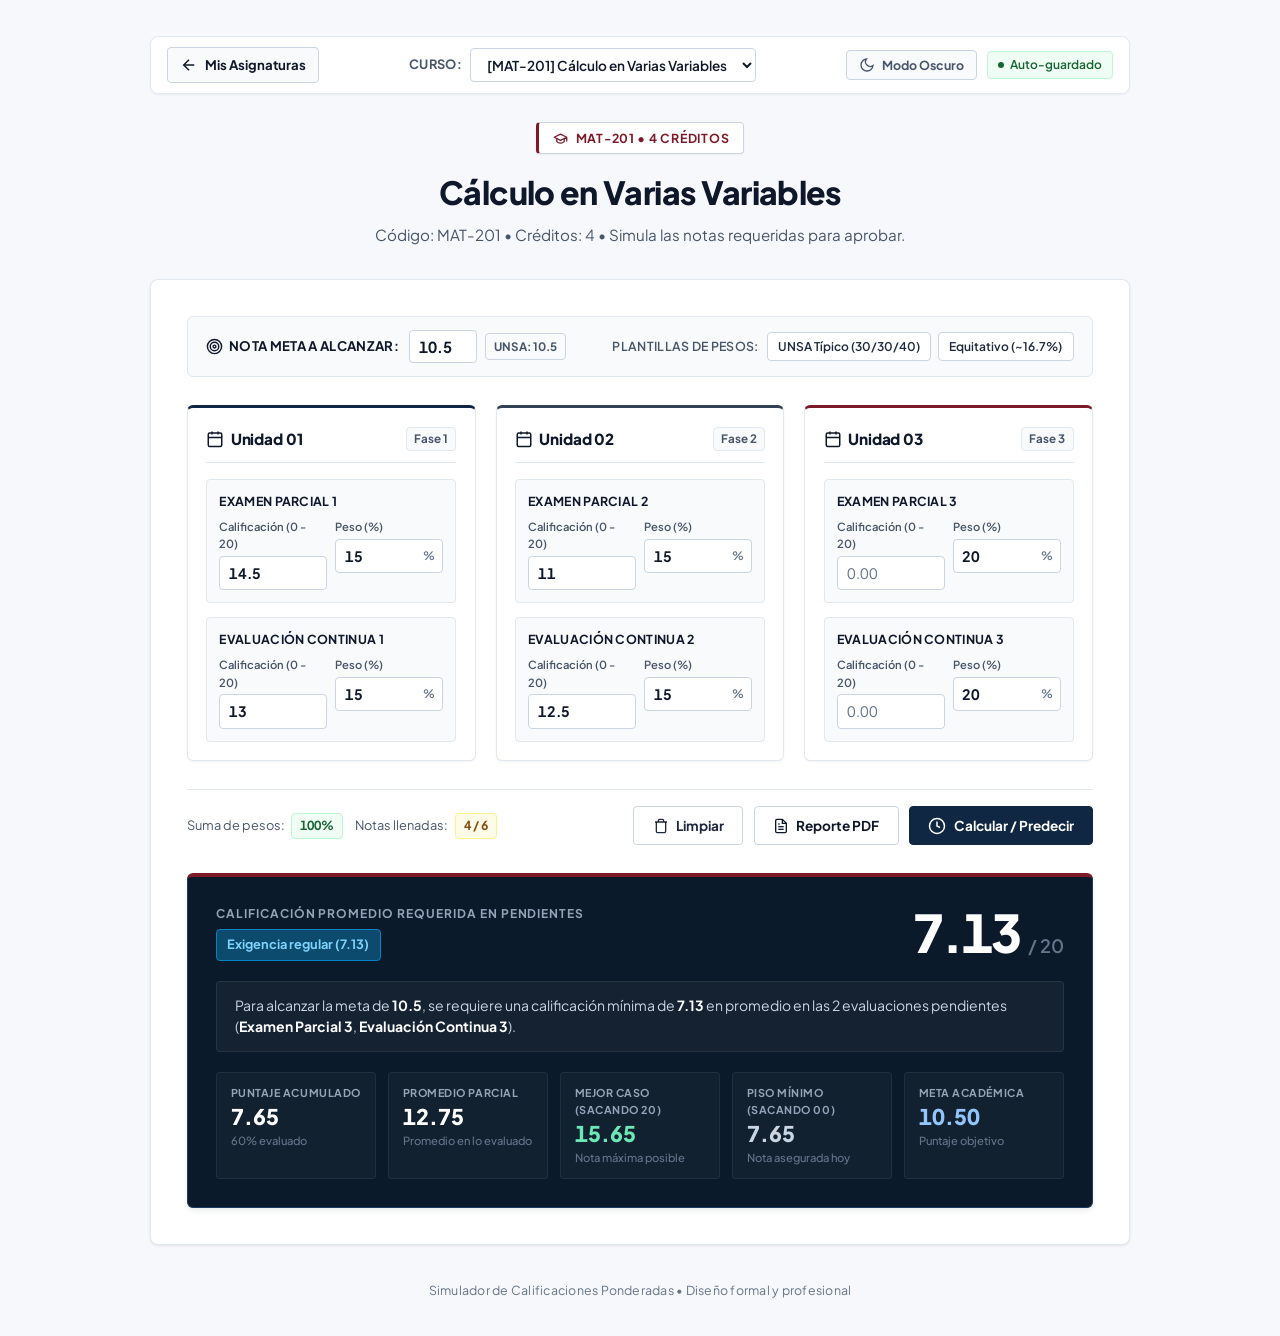
==== simulador.html @ c7a3567c "agregar promedio parcial en simulador y tarjetas de cursos Co-Authored-By: Claude Opus 5.5 <noreply@" ====
<!DOCTYPE html>
<html lang="es">
<head>
    <meta charset="UTF-8">
    <meta http-equiv="X-UA-Compatible" content="IE=edge">
    <meta name="viewport" content="width=device-width, initial-scale=1.0">
    <title>Simulador de Notas | Sistema de Promedio Ponderado</title>
    <!-- Script preventivo anti-parpadeo de tema -->
    <script>
        try {
            const t = localStorage.getItem('unsa_tema_interfaz') || (window.matchMedia && window.matchMedia('(prefers-color-scheme: dark)').matches ? 'dark' : 'light');
            if (t === 'dark') document.documentElement.setAttribute('data-theme', 'dark');
        } catch (e) {}
    </script>
    <!-- Hoja de estilos formal -->
    <link rel="stylesheet" href="styles.css">
    <!-- Google Fonts para tipografía refinada opcional si hay internet, fallback en Segoe UI -->
    <link rel="preconnect" href="https://fonts.googleapis.com">
    <link rel="preconnect" href="https://fonts.gstatic.com" crossorigin>
    <link href="https://fonts.googleapis.com/css2?family=Plus+Jakarta+Sans:wght@400;500;600;700;800&display=swap" rel="stylesheet">
</head>
<body>
    <div class="app-container">
        <!-- Barra de Navegación Superior -->
        <nav class="top-nav-bar">
            <a href="index.html" class="btn-back">
                <svg width="18" height="18" viewBox="0 0 24 24" fill="none" stroke="currentColor" stroke-width="2">
                    <line x1="19" y1="12" x2="5" y2="12"></line>
                    <polyline points="12 19 5 12 12 5"></polyline>
                </svg>
                Mis Asignaturas
            </a>

            <div class="course-switcher">
                <label for="selector-curso-activo" class="switcher-label">Curso:</label>
                <div class="select-wrapper">
                    <select id="selector-curso-activo"></select>
                </div>
            </div>

            <div class="nav-right-tools">
                <button type="button" id="btn-theme-toggle" class="btn-theme-toggle" title="Alternar modo oscuro / claro" aria-label="Cambiar tema">
                    <svg class="icon-moon" width="16" height="16" viewBox="0 0 24 24" fill="none" stroke="currentColor" stroke-width="2">
                        <path d="M21 12.79A9 9 0 1 1 11.21 3 7 7 0 0 0 21 12.79z"></path>
                    </svg>
                    <svg class="icon-sun" width="16" height="16" viewBox="0 0 24 24" fill="none" stroke="currentColor" stroke-width="2" style="display:none;">
                        <circle cx="12" cy="12" r="5"></circle>
                        <line x1="12" y1="1" x2="12" y2="3"></line>
                        <line x1="12" y1="21" x2="12" y2="23"></line>
                        <line x1="4.22" y1="4.22" x2="5.64" y2="5.64"></line>
                        <line x1="18.36" y1="18.36" x2="19.78" y2="19.78"></line>
                        <line x1="1" y1="12" x2="3" y2="12"></line>
                        <line x1="21" y1="12" x2="23" y2="12"></line>
                        <line x1="4.22" y1="19.78" x2="5.64" y2="18.36"></line>
                        <line x1="18.36" y1="5.64" x2="19.78" y2="4.22"></line>
                    </svg>
                    <span class="theme-text">Modo Oscuro</span>
                </button>

                <div class="autosave-tag" id="autosave-tag" title="Los cambios se guardan automáticamente">
                    <span class="autosave-dot"></span>
                    <span>Auto-guardado</span>
                </div>
            </div>
        </nav>

        <!-- Encabezado Institucional / Académico -->
        <header class="header-section">
            <div class="brand-badge">
                <svg viewBox="0 0 24 24" fill="none" stroke="currentColor" stroke-width="2" stroke-linecap="round" stroke-linejoin="round">
                    <path d="M22 10v6M2 10l10-5 10 5-10 5z"/>
                    <path d="M6 12v5c3 3 9 3 12 0v-5"/>
                </svg>
                <span id="badge-codigo-curso">Gestor Académico UNSA</span>
            </div>
            <h1 id="titulo-curso-actual">Simulador de Notas</h1>
            <p id="subtitulo-curso-actual">Calcula tu promedio ponderado y simula exactamente qué nota necesitas para aprobar.</p>
        </header>

        <div id="alerta-box" class="alert-box alert-warning">
            <span id="alerta-mensaje"></span>
        </div>

        <main class="simulator-card">
            <!-- Barra de Configuración y Modo Predictivo -->
            <div class="config-toolbar">
                <div class="target-config">
                    <label for="nota-meta" class="config-label">
                        <svg width="17" height="17" viewBox="0 0 24 24" fill="none" stroke="currentColor" stroke-width="2">
                            <circle cx="12" cy="12" r="10"></circle>
                            <circle cx="12" cy="12" r="6"></circle>
                            <circle cx="12" cy="12" r="2"></circle>
                        </svg>
                        Nota Meta a Alcanzar:
                    </label>
                    <div class="target-input-wrapper">
                        <input type="number" id="nota-meta" min="0" max="20" step="0.1" value="10.5">
                        <span class="target-tag">UNSA: 10.5</span>
                    </div>
                </div>

                <div class="presets-config">
                    <span class="config-label-alt">Plantillas de pesos:</span>
                    <div class="preset-buttons">
                        <button type="button" class="btn-preset" id="preset-unsa" title="Fase 1: 30%, Fase 2: 30%, Fase 3: 40%">
                            UNSA Típico (30/30/40)
                        </button>
                        <button type="button" class="btn-preset" id="preset-iguales" title="Pesos equitativos de 16.7%">
                            Equitativo (~16.7%)
                        </button>
                    </div>
                </div>
            </div>

            <form id="formulario_notas">
                <div class="units-grid">

                    <!-- Unidad 1 -->
                    <section class="unit-card">
                        <div class="unit-header">
                            <span class="unit-title">
                                <svg width="18" height="18" viewBox="0 0 24 24" fill="none" stroke="currentColor" stroke-width="2">
                                    <rect x="3" y="4" width="18" height="18" rx="2" ry="2"></rect>
                                    <line x1="16" y1="2" x2="16" y2="6"></line>
                                    <line x1="8" y1="2" x2="8" y2="6"></line>
                                    <line x1="3" y1="10" x2="21" y2="10"></line>
                                </svg>
                                Unidad 01
                            </span>
                            <span class="unit-tag">Fase 1</span>
                        </div>

                        <div class="evaluation-block" data-eval="1">
                            <div class="eval-title">Examen Parcial 1</div>
                            <div class="inputs-row">
                                <div class="input-field-group">
                                    <label for="nota1">Calificación (0 - 20)</label>
                                    <div class="input-wrapper">
                                        <input type="number" id="nota1" name="nota1" min="0" max="20" step="0.01" placeholder="0.00">
                                    </div>
                                </div>
                                <div class="input-field-group">
                                    <label for="peso1">Peso (%)</label>
                                    <div class="input-wrapper">
                                        <input type="number" id="peso1" name="peso1" min="0" max="100" step="any" placeholder="%">
                                        <span class="input-suffix">%</span>
                                    </div>
                                </div>
                            </div>
                        </div>

                        <div class="evaluation-block" data-eval="2">
                            <div class="eval-title">Evaluación Continua 1</div>
                            <div class="inputs-row">
                                <div class="input-field-group">
                                    <label for="nota2">Calificación (0 - 20)</label>
                                    <div class="input-wrapper">
                                        <input type="number" id="nota2" name="nota2" min="0" max="20" step="0.01" placeholder="0.00">
                                    </div>
                                </div>
                                <div class="input-field-group">
                                    <label for="peso2">Peso (%)</label>
                                    <div class="input-wrapper">
                                        <input type="number" id="peso2" name="peso2" min="0" max="100" step="any" placeholder="%">
                                        <span class="input-suffix">%</span>
                                    </div>
                                </div>
                            </div>
                        </div>
                    </section>

                    <!-- Unidad 2 -->
                    <section class="unit-card">
                        <div class="unit-header">
                            <span class="unit-title">
                                <svg width="18" height="18" viewBox="0 0 24 24" fill="none" stroke="currentColor" stroke-width="2">
                                    <rect x="3" y="4" width="18" height="18" rx="2" ry="2"></rect>
                                    <line x1="16" y1="2" x2="16" y2="6"></line>
                                    <line x1="8" y1="2" x2="8" y2="6"></line>
                                    <line x1="3" y1="10" x2="21" y2="10"></line>
                                </svg>
                                Unidad 02
                            </span>
                            <span class="unit-tag">Fase 2</span>
                        </div>

                        <div class="evaluation-block" data-eval="3">
                            <div class="eval-title">Examen Parcial 2</div>
                            <div class="inputs-row">
                                <div class="input-field-group">
                                    <label for="nota3">Calificación (0 - 20)</label>
                                    <div class="input-wrapper">
                                        <input type="number" id="nota3" name="nota3" min="0" max="20" step="0.01" placeholder="0.00">
                                    </div>
                                </div>
                                <div class="input-field-group">
                                    <label for="peso3">Peso (%)</label>
                                    <div class="input-wrapper">
                                        <input type="number" id="peso3" name="peso3" min="0" max="100" step="any" placeholder="%">
                                        <span class="input-suffix">%</span>
                                    </div>
                                </div>
                            </div>
                        </div>

                        <div class="evaluation-block" data-eval="4">
                            <div class="eval-title">Evaluación Continua 2</div>
                            <div class="inputs-row">
                                <div class="input-field-group">
                                    <label for="nota4">Calificación (0 - 20)</label>
                                    <div class="input-wrapper">
                                        <input type="number" id="nota4" name="nota4" min="0" max="20" step="0.01" placeholder="0.00">
                                    </div>
                                </div>
                                <div class="input-field-group">
                                    <label for="peso4">Peso (%)</label>
                                    <div class="input-wrapper">
                                        <input type="number" id="peso4" name="peso4" min="0" max="100" step="any" placeholder="%">
                                        <span class="input-suffix">%</span>
                                    </div>
                                </div>
                            </div>
                        </div>
                    </section>

                    <!-- Unidad 3 -->
                    <section class="unit-card">
                        <div class="unit-header">
                            <span class="unit-title">
                                <svg width="18" height="18" viewBox="0 0 24 24" fill="none" stroke="currentColor" stroke-width="2">
                                    <rect x="3" y="4" width="18" height="18" rx="2" ry="2"></rect>
                                    <line x1="16" y1="2" x2="16" y2="6"></line>
                                    <line x1="8" y1="2" x2="8" y2="6"></line>
                                    <line x1="3" y1="10" x2="21" y2="10"></line>
                                </svg>
                                Unidad 03
                            </span>
                            <span class="unit-tag">Fase 3</span>
                        </div>

                        <div class="evaluation-block" data-eval="5">
                            <div class="eval-title">Examen Parcial 3</div>
                            <div class="inputs-row">
                                <div class="input-field-group">
                                    <label for="nota5">Calificación (0 - 20)</label>
                                    <div class="input-wrapper">
                                        <input type="number" id="nota5" name="nota5" min="0" max="20" step="0.01" placeholder="0.00">
                                    </div>
                                </div>
                                <div class="input-field-group">
                                    <label for="peso5">Peso (%)</label>
                                    <div class="input-wrapper">
                                        <input type="number" id="peso5" name="peso5" min="0" max="100" step="any" placeholder="%">
                                        <span class="input-suffix">%</span>
                                    </div>
                                </div>
                            </div>
                        </div>

                        <div class="evaluation-block" data-eval="6">
                            <div class="eval-title">Evaluación Continua 3</div>
                            <div class="inputs-row">
                                <div class="input-field-group">
                                    <label for="nota6">Calificación (0 - 20)</label>
                                    <div class="input-wrapper">
                                        <input type="number" id="nota6" name="nota6" min="0" max="20" step="0.01" placeholder="0.00">
                                    </div>
                                </div>
                                <div class="input-field-group">
                                    <label for="peso6">Peso (%)</label>
                                    <div class="input-wrapper">
                                        <input type="number" id="peso6" name="peso6" min="0" max="100" step="any" placeholder="%">
                                        <span class="input-suffix">%</span>
                                    </div>
                                </div>
                            </div>
                        </div>
                    </section>

                </div>

                <div class="actions-bar">
                    <div class="weights-info">
                        <div class="info-pill">
                            <span>Suma de pesos:</span>
                            <span id="total-pesos-badge" class="weights-badge">0%</span>
                        </div>
                        <div class="info-pill">
                            <span>Notas llenadas:</span>
                            <span id="total-notas-badge" class="weights-badge">0 / 6</span>
                        </div>
                    </div>
                    <div class="button-group">
                        <button type="button" id="btn-limpiar" class="btn btn-secondary">
                            <svg width="16" height="16" viewBox="0 0 24 24" fill="none" stroke="currentColor" stroke-width="2">
                                <path d="M3 6h18m-2 0v14a2 2 0 0 1-2 2H7a2 2 0 0 1-2-2V6m3 0V4a2 2 0 0 1 2-2h4a2 2 0 0 1 2 2v2"></path>
                            </svg>
                            Limpiar
                        </button>
                        <button type="button" id="btn-exportar-pdf" class="btn btn-secondary btn-pdf" title="Descargar o imprimir reporte académico en PDF">
                            <svg width="16" height="16" viewBox="0 0 24 24" fill="none" stroke="currentColor" stroke-width="2">
                                <path d="M14 2H6a2 2 0 0 0-2 2v16a2 2 0 0 0 2 2h12a2 2 0 0 0 2-2V8z"></path>
                                <polyline points="14 2 14 8 20 8"></polyline>
                                <line x1="16" y1="13" x2="8" y2="13"></line>
                                <line x1="16" y1="17" x2="8" y2="17"></line>
                                <polyline points="10 9 9 9 8 9"></polyline>
                            </svg>
                            Reporte PDF
                        </button>
                        <button type="submit" class="btn btn-primary" id="btn-calcular">
                            <svg width="18" height="18" viewBox="0 0 24 24" fill="none" stroke="currentColor" stroke-width="2">
                                <circle cx="12" cy="12" r="10"></circle>
                                <polyline points="12 6 12 12 16 14"></polyline>
                            </svg>
                            Calcular / Predecir
                        </button>
                    </div>
                </div>
            </form>
            
            <section class="result-card" id="seccion-resultado">
                <div class="result-main-row">
                    <div class="result-details">
                        <span class="result-label" id="resultado-tipo-etiqueta">Estado de la Simulación</span>
                        <span id="estado-academico" class="result-status-pill">Esperando datos</span>
                    </div>
                    <div class="result-display">
                        <span class="score-value" id="resultado">--</span>
                        <span class="score-max" id="resultado-escala">/ 20</span>
                    </div>
                </div>

                <!-- Mensaje explicativo y contextual -->
                <div id="resultado-mensaje" class="result-message-box">
                    Ingresa tus notas actuales y porcentajes. Si dejas evaluaciones en blanco, el simulador calculará automáticamente la nota que requieres para aprobar.
                </div>

                <!-- Panel de Métricas Secundarias -->
                <div id="metricas-secundarias" class="metrics-grid" style="display: none;">
                    <div class="metric-card">
                        <span class="metric-title">Puntaje Acumulado</span>
                        <span class="metric-val" id="metric-acumulado">0.00</span>
                        <span class="metric-sub" id="metric-peso-evaluado">0% evaluado</span>
                    </div>
                    <div class="metric-card">
                        <span class="metric-title">Promedio Parcial</span>
                        <span class="metric-val" id="metric-parcial">--</span>
                        <span class="metric-sub">Promedio en lo evaluado</span>
                    </div>
                    <div class="metric-card">
                        <span class="metric-title">Mejor Caso (Sacando 20)</span>
                        <span class="metric-val highlight-green" id="metric-maximo">0.00</span>
                        <span class="metric-sub">Nota máxima posible</span>
                    </div>
                    <div class="metric-card">
                        <span class="metric-title">Piso Mínimo (Sacando 00)</span>
                        <span class="metric-val highlight-gray" id="metric-minimo">0.00</span>
                        <span class="metric-sub">Nota asegurada hoy</span>
                    </div>
                    <div class="metric-card">
                        <span class="metric-title">Meta Académica</span>
                        <span class="metric-val highlight-blue" id="metric-meta">10.50</span>
                        <span class="metric-sub">Puntaje objetivo</span>
                    </div>
                </div>
            </section>
        </main>

        <!-- Documento de Reporte Oficial para Impresión / PDF -->
        <div id="documento-reporte-pdf" class="academic-report-sheet" aria-hidden="true">
            <header class="rep-header">
                <div class="rep-crest-block">
                    <span class="rep-crest-badge">UNSA</span>
                </div>
                <div class="rep-header-info">
                    <h2 class="rep-inst-name">UNIVERSIDAD NACIONAL DE SAN AGUSTÍN DE AREQUIPA</h2>
                    <h3 class="rep-inst-sub">VICERRECTORADO ACADÉMICO • DIRECCIÓN DE ASUNTOS ACADÉMICOS</h3>
                    <h4 class="rep-doc-title">FICHA TÉCNICA DE EVALUACIÓN Y PROYECCIÓN PONDERADA</h4>
                </div>
                <div class="rep-header-meta">
                    <div><strong>Fecha:</strong> <span id="rep-fecha-emision">--</span></div>
                    <div><strong>Documento:</strong> <span id="rep-codigo-doc">REG-SIM-UNSA</span></div>
                </div>
            </header>

            <div class="rep-rule"></div>

            <section class="rep-course-details">
                <table class="rep-meta-table">
                    <tr>
                        <th style="width: 18%;">Asignatura:</th>
                        <td style="width: 42%;"><strong id="rep-curso-nombre">--</strong></td>
                        <th style="width: 20%;">Código Curricular:</th>
                        <td style="width: 20%;"><span id="rep-curso-codigo">--</span></td>
                    </tr>
                    <tr>
                        <th>Créditos:</th>
                        <td><span id="rep-curso-creditos">--</span> créditos académicos</td>
                        <th>Calificación Meta:</th>
                        <td><strong id="rep-curso-meta">10.50</strong> (Escala 0 a 20)</td>
                    </tr>
                </table>
            </section>

            <section class="rep-table-section">
                <div class="rep-section-tag">REGISTRO DE EVALUACIONES CONTINUAS Y PARCIALES</div>
                <table class="rep-grades-table">
                    <thead>
                        <tr>
                            <th style="width: 14%;">Fase / Unidad</th>
                            <th style="width: 36%;">Evaluación Académica</th>
                            <th style="width: 16%; text-align: center;">Ponderación (%)</th>
                            <th style="width: 16%; text-align: center;">Calificación (0-20)</th>
                            <th style="width: 18%; text-align: right;">Aporte Ponderado</th>
                        </tr>
                    </thead>
                    <tbody id="rep-tabla-cuerpo">
                        <!-- Generado dinámicamente -->
                    </tbody>
                    <tfoot>
                        <tr class="rep-total-row">
                            <td colspan="2"><strong>COBERTURA EVALUATIVA TOTAL</strong></td>
                            <td id="rep-total-pesos-td" style="text-align: center;"><strong>100%</strong></td>
                            <td colspan="2" id="rep-total-aporte-td" style="text-align: right;"><strong>0.00 / 20.00</strong></td>
                        </tr>
                    </tfoot>
                </table>
            </section>

            <section class="rep-diagnosis-section">
                <div class="rep-section-tag">DICTAMEN ACADÉMICO Y DIAGNÓSTICO PROYECTADO</div>
                <div class="rep-diagnosis-card">
                    <div class="rep-diag-header">
                        <div>
                            <span class="rep-diag-lbl">Condición Proyectada:</span>
                            <span class="rep-diag-badge" id="rep-diag-condicion">--</span>
                        </div>
                        <div>
                            <span class="rep-diag-lbl">Calificación requerida en evaluaciones pendientes:</span>
                            <span class="rep-diag-score" id="rep-diag-nota-req">--</span>
                        </div>
                    </div>
                    <p class="rep-diag-text" id="rep-diag-mensaje">--</p>

                    <div class="rep-scenarios-row">
                        <div class="rep-scenario-cell">
                            <span>Puntaje Acumulado Actual:</span>
                            <strong id="rep-scen-acumulado">--</strong>
                        </div>
                        <div class="rep-scenario-cell">
                            <span>Piso Mínimo Garantizado (Nota 00):</span>
                            <strong id="rep-scen-minimo">--</strong>
                        </div>
                        <div class="rep-scenario-cell">
                            <span>Techo Máximo Alcanzable (Nota 20):</span>
                            <strong id="rep-scen-maximo">--</strong>
                        </div>
                    </div>
                </div>
            </section>

            <footer class="rep-footer-block">
                <p class="rep-disclaimer">
                    <strong>AVISO NORMATIVO:</strong> Documento emitido con fines exclusivos de proyección y planificación curricular del estudiante. No sustituye las actas oficiales de evaluación emitidas por el sistema DUTIC y la Oficina General de Registros Académicos de la UNSA.
                </p>
                <div class="rep-signatures">
                    <div class="rep-sig-item">
                        <div class="rep-sig-line"></div>
                        <span>Firma del Estudiante</span>
                    </div>
                    <div class="rep-stamp-box">
                        <span>SISTEMA DE GESTIÓN ACADÉMICA</span>
                        <span>REGISTRO INFORMATIVO VÁLIDO</span>
                    </div>
                </div>
            </footer>
        </div>

        <footer class="footer-text">
            Simulador de Calificaciones Ponderadas • Diseño formal y profesional
        </footer>
    </div>

    <script src="storage.js"></script>
    <script src="script.js"></script>
</body>
</html>
---- styles.css ----
/* ==========================================================================
   GESTOR ACADÉMICO Y SIMULADOR DE NOTAS - SISTEMA DE DISEÑO INSTITUCIONAL
   Formato formal, riguroso, accesible y visualmente confortable.
   Inspirado en sistemas de gestión universitaria (UNSA).
   ========================================================================== */

:root {
  /* Identidad Cromática Institucional (Modo Claro) */
  --inst-navy: #0f2742;            /* Azul institucional primario */
  --inst-navy-hover: #173b64;
  --inst-navy-subtle: #f0f4f9;

  --inst-granate: #7e1927;         /* Granate distintivo UNSA */
  --inst-granate-hover: #63131e;
  --inst-granate-subtle: #fcf2f4;

  /* Superficies y Fondos Neutrales de Alto Confort */
  --bg-workspace: #f6f8fb;         /* Fondo calmado y suave para sesiones de estudio */
  --surface-card: #ffffff;         /* Superficie blanca limpia */
  --surface-subtle: #f8fafc;       /* Superficie secundaria */

  /* Jerarquía Tipográfica */
  --text-title: #0f172a;           /* Títulos oscuros y nítidos */
  --text-body: #1e293b;            /* Cuerpo de texto con excelente contraste */
  --text-muted: #475569;           /* Etiquetas y descripciones secundarias */
  --text-light: #64748b;           /* Metadatos menores */

  /* Precisión de Bordes (Estilo editorial y tabular) */
  --border-light: #e2e8f0;
  --border-medium: #cbd5e1;
  --border-dark: #94a3b8;
  --border-focus: #0f2742;

  /* Estados Académicos Normativos (Sobrios y no estridentes) */
  --status-approved-text: #166534;
  --status-approved-bg: #f0fdf4;
  --status-approved-border: #bbf7d0;

  --status-regular-text: #1e40af;
  --status-regular-bg: #eff6ff;
  --status-regular-border: #bfdbfe;

  --status-warning-text: #854d0e;
  --status-warning-bg: #fefce8;
  --status-warning-border: #fef08a;

  --status-danger-text: #991b1b;
  --status-danger-bg: #fef2f2;
  --status-danger-border: #fecaca;

  /* Sombras Sutiles y Naturales (Sin efectos de neón) */
  --shadow-subtle: 0 1px 2px 0 rgba(15, 23, 42, 0.05);
  --shadow-card: 0 1px 3px 0 rgba(15, 23, 42, 0.08), 0 1px 2px -1px rgba(15, 23, 42, 0.05);
  --shadow-elevated: 0 4px 6px -1px rgba(15, 23, 42, 0.07), 0 2px 4px -2px rgba(15, 23, 42, 0.04);
  --shadow-modal: 0 20px 25px -5px rgba(15, 23, 42, 0.12), 0 8px 10px -6px rgba(15, 23, 42, 0.08);

  /* Geometría Institucional (Esquinas sobrias de 4px a 8px) */
  --radius-xs: 4px;
  --radius-sm: 6px;
  --radius-md: 8px;
  --radius-lg: 10px;
}

/* ==========================================================================
   MODO OSCURO INSTITUCIONAL (HIGH-COMFORT NIGHT STUDY THEME)
   ========================================================================== */

[data-theme="dark"] {
  --bg-workspace: #0a131e;         /* Azul noche sobrio, reduce fatiga visual */
  --surface-card: #101c2b;         /* Superficie de tarjeta contrastada */
  --surface-subtle: #142337;       /* Superficie secundaria */

  --text-title: #f8fafc;
  --text-body: #e2e8f0;
  --text-muted: #94a3b8;
  --text-light: #64748b;

  --border-light: #1b2f48;
  --border-medium: #254165;
  --border-dark: #375988;
  --border-focus: #3b82f6;

  --inst-navy: #2563eb;
  --inst-navy-hover: #3b82f6;
  --inst-navy-subtle: #142b47;

  --inst-granate: #a82436;
  --inst-granate-hover: #c53045;
  --inst-granate-subtle: #2d1217;

  --status-approved-text: #4ade80;
  --status-approved-bg: #062b1a;
  --status-approved-border: #14532d;

  --status-regular-text: #60a5fa;
  --status-regular-bg: #0f2747;
  --status-regular-border: #1d4ed8;

  --status-warning-text: #fde047;
  --status-warning-bg: #2e2005;
  --status-warning-border: #713f12;

  --status-danger-text: #f87171;
  --status-danger-bg: #2d1013;
  --status-danger-border: #7f1d1d;

  --shadow-subtle: 0 1px 2px 0 rgba(0, 0, 0, 0.4);
  --shadow-card: 0 1px 3px 0 rgba(0, 0, 0, 0.5), 0 1px 2px -1px rgba(0, 0, 0, 0.4);
  --shadow-elevated: 0 4px 6px -1px rgba(0, 0, 0, 0.6);
}

*, *::before, *::after {
  box-sizing: border-box;
  margin: 0;
  padding: 0;
}

body {
  font-family: 'Plus Jakarta Sans', -apple-system, BlinkMacSystemFont, 'Segoe UI', Roboto, Helvetica, Arial, sans-serif;
  background-color: var(--bg-workspace);
  color: var(--text-body);
  line-height: 1.55;
  min-height: 100vh;
  padding: 2.25rem 1rem;
  display: flex;
  flex-direction: column;
  align-items: center;
  justify-content: flex-start;
  -webkit-font-smoothing: antialiased;
  transition: background-color 0.2s ease, color 0.2s ease;
}

/* Tabular figures para que los números académicos se alineen con rigor */
.score-value,
.metric-val,
.global-metric-val,
input[type="number"],
.weights-badge {
  font-variant-numeric: tabular-nums;
  font-feature-settings: "tnum";
}

/* Contenedor Principal */
.app-container {
  width: 100%;
  max-width: 980px;
  margin: 0 auto;
}

/* ==========================================================================
   ENCABEZADO INSTITUCIONAL
   ========================================================================== */

.header-section {
  text-align: center;
  margin-bottom: 2rem;
}

.brand-badge {
  display: inline-flex;
  align-items: center;
  gap: 0.5rem;
  background: var(--surface-card);
  color: var(--inst-granate);
  font-size: 0.775rem;
  font-weight: 700;
  letter-spacing: 0.06em;
  text-transform: uppercase;
  padding: 0.35rem 0.85rem;
  border-radius: var(--radius-xs);
  border: 1px solid var(--border-medium);
  border-left: 3px solid var(--inst-granate);
  box-shadow: var(--shadow-subtle);
  margin-bottom: 0.85rem;
}

.brand-badge svg {
  width: 15px;
  height: 15px;
  color: var(--inst-granate);
}

.brand-badge-inline {
  display: inline-flex;
  align-items: center;
  gap: 0.45rem;
  font-size: 0.8rem;
  font-weight: 700;
  color: var(--inst-granate);
  letter-spacing: 0.04em;
  text-transform: uppercase;
}

.header-section h1 {
  font-size: 2rem;
  font-weight: 800;
  color: var(--text-title);
  letter-spacing: -0.02em;
  margin-bottom: 0.4rem;
}

.header-section p {
  color: var(--text-muted);
  font-size: 0.95rem;
  max-width: 620px;
  margin: 0 auto;
  line-height: 1.5;
}

/* ==========================================================================
   BARRA DE NAVEGACIÓN SUPERIOR
   ========================================================================== */

.top-nav-bar {
  display: flex;
  align-items: center;
  justify-content: space-between;
  flex-wrap: wrap;
  gap: 0.85rem;
  background: var(--surface-card);
  border: 1px solid var(--border-light);
  border-radius: var(--radius-md);
  padding: 0.65rem 1rem;
  margin-bottom: 1.75rem;
  box-shadow: var(--shadow-subtle);
}

.btn-back {
  display: inline-flex;
  align-items: center;
  gap: 0.45rem;
  font-size: 0.825rem;
  font-weight: 700;
  color: var(--text-title);
  text-decoration: none;
  padding: 0.4rem 0.75rem;
  border-radius: var(--radius-xs);
  background: var(--surface-subtle);
  border: 1px solid var(--border-medium);
  transition: all 0.15s ease;
}

.btn-back:hover {
  background: var(--border-light);
  color: var(--text-title);
}

.course-switcher {
  display: flex;
  align-items: center;
  gap: 0.5rem;
}

.switcher-label {
  font-size: 0.8rem;
  font-weight: 700;
  color: var(--text-muted);
  text-transform: uppercase;
  letter-spacing: 0.03em;
}

.select-wrapper select {
  padding: 0.4rem 0.75rem;
  font-size: 0.85rem;
  font-weight: 600;
  color: var(--text-title);
  background: var(--surface-card);
  border: 1px solid var(--border-medium);
  border-radius: var(--radius-xs);
  outline: none;
  font-family: inherit;
  cursor: pointer;
  transition: border-color 0.15s ease;
}

.select-wrapper select:focus {
  border-color: var(--border-focus);
}

.nav-right-tools {
  display: flex;
  align-items: center;
  gap: 0.65rem;
}

/* Botón de Modo Oscuro */
.btn-theme-toggle {
  display: inline-flex;
  align-items: center;
  gap: 0.45rem;
  padding: 0.4rem 0.75rem;
  font-size: 0.775rem;
  font-weight: 700;
  color: var(--text-muted);
  background: var(--surface-subtle);
  border: 1px solid var(--border-medium);
  border-radius: var(--radius-xs);
  cursor: pointer;
  transition: all 0.15s ease;
  font-family: inherit;
}

.btn-theme-toggle:hover {
  color: var(--text-title);
  border-color: var(--border-focus);
}

.autosave-tag {
  display: inline-flex;
  align-items: center;
  gap: 0.4rem;
  font-size: 0.75rem;
  font-weight: 600;
  color: var(--status-approved-text);
  background: var(--status-approved-bg);
  padding: 0.25rem 0.6rem;
  border-radius: var(--radius-xs);
  border: 1px solid var(--status-approved-border);
}

.autosave-dot {
  width: 6px;
  height: 6px;
  border-radius: 50%;
  background-color: var(--status-approved-text);
}

.autosave-tag.saving {
  color: var(--status-regular-text);
  background: var(--status-regular-bg);
  border-color: var(--status-regular-border);
}

.autosave-tag.saving .autosave-dot {
  background-color: var(--status-regular-text);
}

/* ==========================================================================
   DASHBOARD DE ASIGNATURAS (INDEX.HTML)
   ========================================================================== */

.global-summary-card {
  display: grid;
  grid-template-columns: repeat(2, 1fr);
  gap: 0.85rem;
  margin-bottom: 1.75rem;
}

@media (min-width: 768px) {
  .global-summary-card {
    grid-template-columns: repeat(4, 1fr);
  }
}

.global-metric {
  background: var(--surface-card);
  border: 1px solid var(--border-light);
  border-top: 3px solid var(--border-medium);
  border-radius: var(--radius-sm);
  padding: 1.15rem 1rem;
  display: flex;
  align-items: center;
  gap: 0.85rem;
  box-shadow: var(--shadow-subtle);
}

.global-metric:nth-child(1) { border-top-color: var(--inst-navy); }
.global-metric:nth-child(2) { border-top-color: #475569; }
.global-metric:nth-child(3) { border-top-color: #166534; }
.global-metric:nth-child(4) { border-top-color: #854d0e; }

.metric-icon {
  width: 40px;
  height: 40px;
  border-radius: var(--radius-xs);
  display: flex;
  align-items: center;
  justify-content: center;
  flex-shrink: 0;
  border: 1px solid transparent;
}

.metric-icon.blue {
  background: var(--surface-subtle);
  color: var(--inst-navy);
  border-color: var(--border-light);
}

.metric-icon.purple {
  background: var(--surface-subtle);
  color: var(--text-muted);
  border-color: var(--border-light);
}

.metric-icon.green {
  background: var(--status-approved-bg);
  color: var(--status-approved-text);
  border-color: var(--status-approved-border);
}

.metric-icon.amber {
  background: var(--status-warning-bg);
  color: var(--status-warning-text);
  border-color: var(--status-warning-border);
}

.metric-data {
  display: flex;
  flex-direction: column;
}

.global-metric-val {
  font-size: 1.45rem;
  font-weight: 800;
  color: var(--text-title);
  line-height: 1.1;
}

.global-metric-val.highlight-green { color: var(--status-approved-text); }
.global-metric-val.highlight-amber { color: var(--status-warning-text); }

.global-metric-label {
  font-size: 0.75rem;
  font-weight: 600;
  color: var(--text-muted);
  margin-top: 0.15rem;
  text-transform: uppercase;
  letter-spacing: 0.025em;
}

/* Barra de Controles y Búsqueda */
.dashboard-controls-bar {
  display: flex;
  flex-wrap: wrap;
  align-items: center;
  justify-content: space-between;
  gap: 0.85rem;
  margin-bottom: 1.5rem;
}

.search-box {
  display: flex;
  align-items: center;
  gap: 0.5rem;
  background: var(--surface-card);
  border: 1px solid var(--border-medium);
  border-radius: var(--radius-xs);
  padding: 0.55rem 0.85rem;
  flex: 1;
  max-width: 420px;
  box-shadow: var(--shadow-subtle);
}

.search-box svg {
  color: var(--text-light);
  flex-shrink: 0;
}

.search-box input {
  border: none;
  outline: none;
  width: 100%;
  font-size: 0.875rem;
  font-family: inherit;
  color: var(--text-title);
  background: transparent;
}

.search-box input::placeholder {
  color: var(--text-light);
}

.dashboard-actions-group {
  display: flex;
  align-items: center;
  gap: 0.65rem;
  flex-wrap: wrap;
}

/* Grid de Cursos */
.courses-grid {
  display: grid;
  grid-template-columns: 1fr;
  gap: 1.15rem;
}

@media (min-width: 768px) {
  .courses-grid {
    grid-template-columns: repeat(2, 1fr);
  }
}

@media (min-width: 1024px) {
  .courses-grid {
    grid-template-columns: repeat(3, 1fr);
  }
}

/* Tarjeta de Curso (Ficha Curricular) */
.course-card {
  background: var(--surface-card);
  border: 1px solid var(--border-light);
  border-radius: var(--radius-sm);
  padding: 1.35rem;
  display: flex;
  flex-direction: column;
  justify-content: space-between;
  box-shadow: var(--shadow-card);
  transition: border-color 0.15s ease, box-shadow 0.15s ease;
  position: relative;
}

.course-card:hover {
  border-color: var(--border-medium);
  box-shadow: var(--shadow-elevated);
}

.course-card-header {
  display: flex;
  align-items: center;
  justify-content: space-between;
  margin-bottom: 0.65rem;
}

.course-meta-tags {
  display: flex;
  align-items: center;
  gap: 0.4rem;
}

.course-code-badge {
  background: var(--surface-subtle);
  color: var(--text-title);
  font-size: 0.725rem;
  font-weight: 700;
  padding: 0.2rem 0.45rem;
  border-radius: var(--radius-xs);
  border: 1px solid var(--border-medium);
  letter-spacing: 0.03em;
}

.course-credits-badge {
  background: var(--surface-subtle);
  color: var(--text-muted);
  font-size: 0.725rem;
  font-weight: 600;
  padding: 0.2rem 0.45rem;
  border-radius: var(--radius-xs);
  border: 1px solid var(--border-light);
}

.btn-icon-danger {
  background: transparent;
  border: 1px solid transparent;
  color: var(--text-light);
  cursor: pointer;
  padding: 0.25rem;
  border-radius: var(--radius-xs);
  display: flex;
  align-items: center;
  justify-content: center;
  transition: all 0.15s ease;
}

.btn-icon-danger:hover {
  color: var(--status-danger-text);
  background: var(--status-danger-bg);
  border-color: var(--status-danger-border);
}

.course-title {
  font-size: 1.15rem;
  font-weight: 700;
  color: var(--text-title);
  line-height: 1.3;
  margin-bottom: 0.65rem;
}

.course-status-row {
  display: flex;
  align-items: center;
  justify-content: space-between;
  gap: 0.5rem;
  margin-bottom: 0.85rem;
}

.course-target-hint {
  font-size: 0.75rem;
  font-weight: 600;
  color: var(--text-muted);
}

/* Barra de Progreso Normativa */
.course-progress-section {
  margin-bottom: 0.85rem;
}

.progress-labels {
  display: flex;
  justify-content: space-between;
  font-size: 0.725rem;
  color: var(--text-muted);
  margin-bottom: 0.3rem;
  font-weight: 600;
}

.progress-bar-container {
  width: 100%;
  height: 5px;
  background: var(--border-light);
  border-radius: 2px;
  overflow: hidden;
}

.progress-bar-fill {
  height: 100%;
  background: var(--inst-navy);
  border-radius: 2px;
  transition: width 0.25s ease;
}

.course-detail-text {
  font-size: 0.815rem;
  color: var(--text-muted);
  line-height: 1.45;
  margin-bottom: 1.15rem;
  flex-grow: 1;
}

.course-card-footer {
  display: flex;
  align-items: center;
  justify-content: space-between;
  padding-top: 0.85rem;
  border-top: 1px solid var(--border-light);
  gap: 0.5rem;
}

.course-mini-stats {
  display: flex;
  flex-direction: column;
  font-size: 0.75rem;
  color: var(--text-muted);
}

.course-mini-stats strong {
  color: var(--text-title);
  font-weight: 700;
}

/* Botones Institucionales */
.btn {
  display: inline-flex;
  align-items: center;
  justify-content: center;
  gap: 0.45rem;
  padding: 0.6rem 1.15rem;
  font-size: 0.85rem;
  font-weight: 700;
  border-radius: var(--radius-xs);
  cursor: pointer;
  border: 1px solid transparent;
  transition: all 0.15s ease;
  font-family: inherit;
  text-decoration: none;
}

.btn-primary {
  background: var(--inst-navy);
  color: #ffffff;
  border-color: var(--inst-navy);
}

.btn-primary:hover {
  background: var(--inst-navy-hover);
  border-color: var(--inst-navy-hover);
}

.btn-secondary {
  background: var(--surface-card);
  color: var(--text-body);
  border-color: var(--border-medium);
}

.btn-secondary:hover {
  background: var(--surface-subtle);
  border-color: var(--border-dark);
}

.btn-pdf {
  border-color: var(--border-medium);
  color: var(--text-title);
}

.btn-pdf:hover {
  border-color: var(--inst-granate);
  color: var(--inst-granate);
  background: var(--inst-granate-subtle);
}

.btn-sm {
  padding: 0.45rem 0.85rem;
  font-size: 0.8rem;
}

/* ==========================================================================
   SIMULADOR DE NOTAS (SIMULADOR.HTML)
   ========================================================================== */

.simulator-card {
  background: var(--surface-card);
  border-radius: var(--radius-md);
  box-shadow: var(--shadow-card);
  border: 1px solid var(--border-light);
  padding: 1.75rem;
  overflow: hidden;
}

@media (min-width: 768px) {
  .simulator-card {
    padding: 2.25rem;
  }
}

/* Barra de Configuración y Plantillas */
.config-toolbar {
  display: flex;
  flex-wrap: wrap;
  align-items: center;
  justify-content: space-between;
  gap: 1rem;
  background: var(--surface-subtle);
  border: 1px solid var(--border-light);
  border-radius: var(--radius-sm);
  padding: 0.85rem 1.15rem;
  margin-bottom: 1.75rem;
}

.target-config {
  display: flex;
  align-items: center;
  flex-wrap: wrap;
  gap: 0.65rem;
}

.config-label {
  font-size: 0.825rem;
  font-weight: 700;
  color: var(--text-title);
  display: inline-flex;
  align-items: center;
  gap: 0.35rem;
  text-transform: uppercase;
  letter-spacing: 0.025em;
}

.config-label-alt {
  font-size: 0.775rem;
  font-weight: 600;
  color: var(--text-muted);
  text-transform: uppercase;
  letter-spacing: 0.025em;
}

.target-input-wrapper {
  display: inline-flex;
  align-items: center;
  gap: 0.45rem;
}

.target-input-wrapper input {
  width: 68px;
  padding: 0.35rem 0.5rem;
  font-size: 0.95rem;
  font-weight: 700;
  color: var(--text-title);
  background: var(--surface-card);
  border: 1px solid var(--border-medium);
  border-radius: var(--radius-xs);
  outline: none;
  font-family: inherit;
  text-align: center;
}

.target-input-wrapper input:focus {
  border-color: var(--border-focus);
}

.target-tag {
  background: var(--surface-subtle);
  color: var(--text-muted);
  font-size: 0.725rem;
  font-weight: 700;
  padding: 0.2rem 0.5rem;
  border-radius: var(--radius-xs);
  border: 1px solid var(--border-medium);
}

.presets-config {
  display: flex;
  align-items: center;
  flex-wrap: wrap;
  gap: 0.5rem;
}

.preset-buttons {
  display: flex;
  gap: 0.4rem;
  flex-wrap: wrap;
}

.btn-preset {
  background: var(--surface-card);
  border: 1px solid var(--border-medium);
  color: var(--text-body);
  font-size: 0.75rem;
  font-weight: 600;
  padding: 0.35rem 0.65rem;
  border-radius: var(--radius-xs);
  cursor: pointer;
  transition: all 0.15s ease;
  font-family: inherit;
}

.btn-preset:hover {
  background: var(--surface-subtle);
  border-color: var(--border-focus);
  color: var(--text-title);
}

/* Grid de Unidades Académicas */
.units-grid {
  display: grid;
  grid-template-columns: 1fr;
  gap: 1.25rem;
  margin-bottom: 1.75rem;
}

@media (min-width: 860px) {
  .units-grid {
    grid-template-columns: repeat(3, 1fr);
  }
}

/* Tarjeta de Unidad (Fase) */
.unit-card {
  background: var(--surface-card);
  border: 1px solid var(--border-light);
  border-top: 3px solid var(--inst-navy);
  border-radius: var(--radius-sm);
  padding: 1.15rem;
  transition: border-color 0.15s ease;
  box-shadow: var(--shadow-subtle);
}

.unit-card:nth-child(2) { border-top-color: #334155; }
.unit-card:nth-child(3) { border-top-color: var(--inst-granate); }

.unit-header {
  display: flex;
  align-items: center;
  justify-content: space-between;
  border-bottom: 1px solid var(--border-light);
  padding-bottom: 0.65rem;
  margin-bottom: 1rem;
}

.unit-title {
  font-size: 0.95rem;
  font-weight: 800;
  color: var(--text-title);
  display: flex;
  align-items: center;
  gap: 0.4rem;
  letter-spacing: -0.01em;
}

.unit-tag {
  background: var(--surface-subtle);
  color: var(--text-muted);
  font-size: 0.725rem;
  font-weight: 700;
  padding: 0.15rem 0.45rem;
  border-radius: var(--radius-xs);
  border: 1px solid var(--border-light);
}

/* Bloques de Evaluación */
.evaluation-block {
  margin-bottom: 0.85rem;
  background: var(--surface-subtle);
  border: 1px solid var(--border-light);
  border-radius: var(--radius-xs);
  padding: 0.75rem;
}

.evaluation-block:last-child {
  margin-bottom: 0;
}

.eval-title {
  font-size: 0.775rem;
  font-weight: 700;
  color: var(--text-title);
  margin-bottom: 0.45rem;
  text-transform: uppercase;
  letter-spacing: 0.025em;
}

.inputs-row {
  display: grid;
  grid-template-columns: 1fr 1fr;
  gap: 0.5rem;
}

.input-field-group {
  display: flex;
  flex-direction: column;
}

.input-field-group label {
  font-size: 0.7rem;
  font-weight: 600;
  color: var(--text-muted);
  margin-bottom: 0.2rem;
}

.input-wrapper {
  position: relative;
  display: flex;
  align-items: center;
}

.input-wrapper input {
  width: 100%;
  padding: 0.45rem 0.55rem;
  font-size: 0.9rem;
  font-weight: 700;
  color: var(--text-title);
  background: var(--surface-card);
  border: 1px solid var(--border-medium);
  border-radius: var(--radius-xs);
  outline: none;
  transition: border-color 0.15s ease;
  font-family: inherit;
}

.input-wrapper input:focus {
  border-color: var(--border-focus);
}

.input-wrapper input::placeholder {
  color: var(--text-light);
  font-weight: 400;
}

.input-suffix {
  position: absolute;
  right: 0.5rem;
  font-size: 0.725rem;
  font-weight: 600;
  color: var(--text-light);
  pointer-events: none;
}

/* Barra de Acciones */
.actions-bar {
  display: flex;
  flex-wrap: wrap;
  align-items: center;
  justify-content: space-between;
  gap: 0.85rem;
  padding-top: 1rem;
  border-top: 1px solid var(--border-light);
  margin-bottom: 1.75rem;
}

.weights-info {
  font-size: 0.8rem;
  color: var(--text-muted);
  display: flex;
  align-items: center;
  flex-wrap: wrap;
  gap: 0.75rem;
}

.info-pill {
  display: inline-flex;
  align-items: center;
  gap: 0.4rem;
}

.weights-badge {
  font-weight: 700;
  padding: 0.15rem 0.5rem;
  border-radius: var(--radius-xs);
  background: var(--surface-subtle);
  color: var(--text-title);
  font-size: 0.775rem;
  border: 1px solid var(--border-medium);
}

.weights-badge.valid {
  background: var(--status-approved-bg);
  color: var(--status-approved-text);
  border-color: var(--status-approved-border);
}

.weights-badge.warning {
  background: var(--status-warning-bg);
  color: var(--status-warning-text);
  border-color: var(--status-warning-border);
}

.button-group {
  display: flex;
  gap: 0.65rem;
  flex-wrap: wrap;
  width: 100%;
}

@media (min-width: 600px) {
  .button-group {
    width: auto;
  }
}

/* ==========================================================================
   PANEL DE RESULTADO Y DICTAMEN ACADÉMICO (RESULT-CARD)
   ========================================================================== */

.result-card {
  background: #0b1a2a;             /* Azul Oxford institucional sobrio y profundo */
  color: #f8fafc;
  border-radius: var(--radius-sm);
  padding: 1.75rem;
  display: flex;
  flex-direction: column;
  gap: 1.25rem;
  box-shadow: var(--shadow-elevated);
  border: 1px solid #1e3a5f;
  border-top: 4px solid var(--inst-granate);
  position: relative;
}

[data-theme="dark"] .result-card {
  background: #07131e;
  border-color: #1e334d;
}

.result-main-row {
  display: flex;
  flex-direction: column;
  gap: 1rem;
  justify-content: space-between;
  align-items: flex-start;
}

@media (min-width: 680px) {
  .result-main-row {
    flex-direction: row;
    align-items: center;
  }
}

.result-details {
  display: flex;
  flex-direction: column;
  gap: 0.35rem;
}

.result-label {
  font-size: 0.75rem;
  font-weight: 700;
  text-transform: uppercase;
  letter-spacing: 0.08em;
  color: #94a3b8;
}

.result-status-pill {
  display: inline-flex;
  align-items: center;
  gap: 0.35rem;
  font-size: 0.8rem;
  font-weight: 700;
  padding: 0.3rem 0.65rem;
  border-radius: var(--radius-xs);
  width: fit-content;
  border: 1px solid transparent;
}

.result-status-pill.aprobado {
  background: #064e3b;
  color: #6ee7b7;
  border-color: #047857;
}

.result-status-pill.accesible {
  background: #0c4a6e;
  color: #7dd3fc;
  border-color: #0284c7;
}

.result-status-pill.moderado {
  background: #1e3a5f;
  color: #93c5fd;
  border-color: #2563eb;
}

.result-status-pill.exigente {
  background: #713f12;
  color: #fde047;
  border-color: #a16207;
}

.result-status-pill.critico {
  background: #7c2d12;
  color: #fdba74;
  border-color: #c2410c;
}

.result-status-pill.desaprobado {
  background: #7f1d1d;
  color: #fca5a5;
  border-color: #b91c1c;
}

.result-status-pill.sin_datos {
  background: #1e293b;
  color: #94a3b8;
  border-color: #334155;
}

.result-display {
  display: flex;
  align-items: baseline;
  gap: 0.45rem;
}

.score-value {
  font-size: 3.25rem;
  font-weight: 800;
  line-height: 1;
  letter-spacing: -0.03em;
  color: #ffffff;
  transition: transform 0.15s ease;
}

.score-max {
  font-size: 1.15rem;
  font-weight: 600;
  color: #64748b;
}

.result-message-box {
  background: rgba(255, 255, 255, 0.04);
  border: 1px solid rgba(255, 255, 255, 0.08);
  border-radius: var(--radius-xs);
  padding: 0.85rem 1.15rem;
  font-size: 0.875rem;
  line-height: 1.5;
  color: #cbd5e1;
}

.result-message-box strong {
  color: #ffffff;
  font-weight: 700;
}

.metrics-grid {
  display: grid;
  grid-template-columns: repeat(2, 1fr);
  gap: 0.75rem;
}

/* Con 5 métricas, la última ocupa toda la fila en móvil */
.metrics-grid .metric-card:last-child:nth-child(odd) {
  grid-column: 1 / -1;
}

@media (min-width: 680px) {
  .metrics-grid {
    grid-template-columns: repeat(3, 1fr);
  }

  .metrics-grid .metric-card:last-child:nth-child(odd) {
    grid-column: auto;
  }
}

@media (min-width: 960px) {
  .metrics-grid {
    grid-template-columns: repeat(5, 1fr);
  }
}

.metric-card {
  background: rgba(255, 255, 255, 0.03);
  border: 1px solid rgba(255, 255, 255, 0.06);
  border-radius: var(--radius-xs);
  padding: 0.75rem 0.85rem;
  display: flex;
  flex-direction: column;
  gap: 0.2rem;
}

.metric-title {
  font-size: 0.675rem;
  font-weight: 700;
  text-transform: uppercase;
  letter-spacing: 0.05em;
  color: #94a3b8;
}

.metric-val {
  font-size: 1.35rem;
  font-weight: 800;
  color: #ffffff;
  line-height: 1.1;
}

.metric-val.highlight-green { color: #6ee7b7; }
.metric-val.highlight-blue { color: #93c5fd; }
.metric-val.highlight-gray { color: #cbd5e1; }

.metric-sub {
  font-size: 0.7rem;
  color: #64748b;
  font-weight: 500;
}

/* ==========================================================================
   MODAL DE ASIGNATURAS Y FORMULARIOS
   ========================================================================== */

.modal-backdrop {
  position: fixed;
  inset: 0;
  background: rgba(15, 23, 42, 0.65);
  backdrop-filter: blur(2px);
  display: flex;
  align-items: center;
  justify-content: center;
  padding: 1rem;
  z-index: 9999;
}

.modal-card {
  background: var(--surface-card);
  border-radius: var(--radius-sm);
  width: 100%;
  max-width: 500px;
  padding: 1.75rem;
  box-shadow: var(--shadow-modal);
  border: 1px solid var(--border-medium);
  border-top: 4px solid var(--inst-navy);
}

.modal-header {
  display: flex;
  align-items: center;
  justify-content: space-between;
  margin-bottom: 1.25rem;
  border-bottom: 1px solid var(--border-light);
  padding-bottom: 0.65rem;
}

.modal-header h2 {
  font-size: 1.2rem;
  font-weight: 800;
  color: var(--text-title);
}

.modal-close {
  background: none;
  border: none;
  font-size: 1.5rem;
  line-height: 1;
  color: var(--text-muted);
  cursor: pointer;
  padding: 0.2rem;
}

.modal-close:hover {
  color: var(--text-title);
}

.form-group {
  margin-bottom: 1.15rem;
}

.form-group label {
  display: block;
  font-size: 0.8rem;
  font-weight: 700;
  color: var(--text-title);
  margin-bottom: 0.35rem;
}

.form-group input[type="text"],
.form-group input[type="number"] {
  width: 100%;
  padding: 0.55rem 0.75rem;
  font-size: 0.9rem;
  font-weight: 600;
  color: var(--text-title);
  background: var(--surface-card);
  border: 1px solid var(--border-medium);
  border-radius: var(--radius-xs);
  outline: none;
  font-family: inherit;
  transition: border-color 0.15s ease;
}

.form-group input:focus {
  border-color: var(--border-focus);
}

.form-row {
  display: grid;
  grid-template-columns: 1fr 1fr;
  gap: 0.85rem;
}

.radio-cards {
  display: flex;
  flex-direction: column;
  gap: 0.45rem;
}

.radio-card {
  display: flex;
  align-items: center;
  gap: 0.65rem;
  padding: 0.65rem 0.85rem;
  border: 1px solid var(--border-light);
  border-radius: var(--radius-xs);
  cursor: pointer;
  background: var(--surface-subtle);
  transition: border-color 0.15s ease;
}

.radio-card:hover {
  border-color: var(--border-medium);
}

.radio-card.selected {
  border-color: var(--inst-navy);
  background: var(--inst-navy-subtle);
}

.radio-info {
  display: flex;
  flex-direction: column;
  font-size: 0.8rem;
}

.radio-info strong {
  color: var(--text-title);
}

.radio-info span {
  color: var(--text-muted);
  font-size: 0.725rem;
}

.modal-actions {
  display: flex;
  justify-content: flex-end;
  gap: 0.65rem;
  margin-top: 1.5rem;
}

/* ==========================================================================
   ALERTAS Y ESTADOS
   ========================================================================== */

.alert-box {
  display: none;
  padding: 0.75rem 1rem;
  border-radius: var(--radius-xs);
  font-size: 0.85rem;
  font-weight: 600;
  margin-bottom: 1.5rem;
  align-items: center;
  gap: 0.65rem;
  border: 1px solid transparent;
}

.alert-box.show {
  display: flex;
}

.alert-warning {
  background: var(--status-warning-bg);
  border-color: var(--status-warning-border);
  color: var(--status-warning-text);
}

.alert-danger {
  background: var(--status-danger-bg);
  border-color: var(--status-danger-border);
  color: var(--status-danger-text);
}

.alert-info {
  background: var(--surface-subtle);
  border-color: var(--border-medium);
  color: var(--text-title);
}

/* Estado Vacío */
.empty-state-card {
  text-align: center;
  background: var(--surface-card);
  border: 1px dashed var(--border-medium);
  border-radius: var(--radius-sm);
  padding: 3rem 1.5rem;
  margin: 1.5rem 0;
}

.empty-icon {
  color: var(--text-light);
  margin-bottom: 0.85rem;
}

.empty-state-card h3 {
  font-size: 1.15rem;
  font-weight: 800;
  color: var(--text-title);
  margin-bottom: 0.35rem;
}

.empty-state-card p {
  color: var(--text-muted);
  font-size: 0.875rem;
  margin-bottom: 1.25rem;
}

/* Footer Institucional */
.footer-text {
  text-align: center;
  color: var(--text-light);
  font-size: 0.775rem;
  margin-top: 2.25rem;
  letter-spacing: 0.02em;
}

/* ==========================================================================
   ESTILOS DE IMPRESIÓN Y REPORTE PDF OFICIAL (@MEDIA PRINT)
   ========================================================================== */

.academic-report-sheet {
  display: none; /* Oculto en pantalla normal */
}

@media print {
  @page {
    size: A4 portrait;
    margin: 1.2cm 1.5cm;
  }

  html, body {
    background: #ffffff !important;
    color: #0f172a !important;
    font-size: 10.5pt !important;
    line-height: 1.35 !important;
    padding: 0 !important;
    margin: 0 !important;
    -webkit-print-color-adjust: exact !important;
    print-color-adjust: exact !important;
  }

  /* Ocultar elementos de la interfaz interactiva */
  .app-container > *:not(.academic-report-sheet),
  .top-nav-bar,
  .header-section,
  .global-summary-card,
  .dashboard-controls-bar,
  .courses-grid,
  .empty-state-card,
  .modal-backdrop,
  .simulator-card,
  .footer-text,
  .alert-box {
    display: none !important;
  }

  /* Mostrar exclusivamente la hoja de reporte */
  .academic-report-sheet {
    display: block !important;
    width: 100% !important;
    max-width: 100% !important;
    margin: 0 !important;
    padding: 0 !important;
    background: #ffffff !important;
    color: #000000 !important;
    box-shadow: none !important;
    border: none !important;
  }

  /* Membrete Institucional Oficial */
  .rep-header {
    display: flex;
    align-items: center;
    justify-content: space-between;
    gap: 1rem;
    padding-bottom: 0.75rem;
    border-bottom: 2px solid #0f2742;
  }

  .rep-crest-block {
    flex-shrink: 0;
  }

  .rep-crest-badge {
    display: inline-block;
    padding: 0.4rem 0.75rem;
    background: #7e1927 !important;
    color: #ffffff !important;
    font-weight: 800;
    font-size: 1.15rem;
    letter-spacing: 0.08em;
    border-radius: 3px;
  }

  .rep-header-info {
    flex: 1;
    text-align: center;
  }

  .rep-inst-name {
    font-size: 1rem;
    font-weight: 800;
    color: #0f2742 !important;
    letter-spacing: 0.02em;
    margin-bottom: 0.15rem;
  }

  .rep-inst-sub {
    font-size: 0.725rem;
    font-weight: 600;
    color: #475569 !important;
    margin-bottom: 0.3rem;
    letter-spacing: 0.025em;
  }

  .rep-doc-title {
    font-size: 0.85rem;
    font-weight: 800;
    color: #7e1927 !important;
    text-transform: uppercase;
    letter-spacing: 0.035em;
  }

  .rep-header-meta {
    font-size: 0.725rem;
    color: #334155 !important;
    text-align: right;
    line-height: 1.4;
    flex-shrink: 0;
  }

  .rep-rule {
    height: 2px;
    background: #7e1927;
    margin-bottom: 0.85rem;
  }

  /* Tablas de Metadatos y Datos del Curso */
  .rep-meta-table,
  .rep-grades-table {
    width: 100%;
    border-collapse: collapse;
    margin-bottom: 1rem;
    font-size: 0.8rem;
  }

  .rep-meta-table th,
  .rep-meta-table td {
    padding: 0.35rem 0.55rem;
    border: 1px solid #cbd5e1;
    text-align: left;
  }

  .rep-meta-table th {
    background: #f1f5f9 !important;
    color: #0f2742 !important;
    font-weight: 700;
  }

  .rep-section-tag {
    font-size: 0.725rem;
    font-weight: 800;
    color: #0f2742 !important;
    letter-spacing: 0.05em;
    text-transform: uppercase;
    background: #f1f5f9 !important;
    padding: 0.25rem 0.5rem;
    border-left: 3px solid #7e1927;
    margin-bottom: 0.4rem;
  }

  /* Tabla de Evaluaciones Normativas */
  .rep-grades-table th {
    background: #0f2742 !important;
    color: #ffffff !important;
    font-weight: 700;
    padding: 0.4rem 0.55rem;
    border: 1px solid #0f2742;
    font-size: 0.75rem;
  }

  .rep-grades-table td {
    padding: 0.4rem 0.55rem;
    border: 1px solid #cbd5e1;
  }

  .rep-td-fase {
    background: #f8fafc !important;
    color: #0f2742 !important;
    vertical-align: middle;
    font-weight: 700;
  }

  .rep-total-row td {
    background: #f1f5f9 !important;
    border-top: 2px solid #0f2742 !important;
    padding: 0.5rem 0.55rem;
    font-size: 0.825rem;
  }

  .rep-tag-pendiente {
    color: #64748b !important;
    font-style: italic;
  }

  /* Tarjeta de Diagnóstico y Dictamen */
  .rep-diagnosis-card {
    border: 1px solid #0f2742;
    border-left: 4px solid #7e1927;
    border-radius: 2px;
    padding: 0.75rem 0.9rem;
    margin-bottom: 1.15rem;
    background: #f8fafc !important;
  }

  .rep-diag-header {
    display: flex;
    justify-content: space-between;
    align-items: center;
    margin-bottom: 0.5rem;
  }

  .rep-diag-lbl {
    font-size: 0.75rem;
    font-weight: 700;
    color: #475569 !important;
    display: block;
    margin-bottom: 0.15rem;
  }

  .rep-diag-badge {
    font-weight: 800;
    font-size: 0.825rem;
    color: #0f2742 !important;
    padding: 0.2rem 0.5rem;
    border: 1px solid #0f2742;
    border-radius: 2px;
    display: inline-block;
  }

  .rep-diag-score {
    font-size: 1.25rem;
    font-weight: 800;
    color: #7e1927 !important;
  }

  .rep-diag-text {
    font-size: 0.775rem;
    color: #1e293b !important;
    line-height: 1.4;
    margin-bottom: 0.65rem;
  }

  .rep-scenarios-row {
    display: grid;
    grid-template-columns: repeat(3, 1fr);
    gap: 0.5rem;
    border-top: 1px dashed #cbd5e1;
    padding-top: 0.5rem;
  }

  .rep-scenario-cell {
    display: flex;
    flex-direction: column;
    font-size: 0.7rem;
    color: #475569 !important;
  }

  .rep-scenario-cell strong {
    font-size: 0.9rem;
    color: #0f2742 !important;
  }

  /* Pie y Firmas */
  .rep-footer-block {
    margin-top: 1.25rem;
  }

  .rep-disclaimer {
    font-size: 0.65rem;
    color: #64748b !important;
    line-height: 1.35;
    margin-bottom: 1.25rem;
    text-align: justify;
  }

  .rep-signatures {
    display: flex;
    justify-content: space-between;
    align-items: flex-end;
    padding-top: 0.75rem;
  }

  .rep-sig-item {
    text-align: center;
    width: 190px;
  }

  .rep-sig-line {
    border-bottom: 1px solid #000000;
    margin-bottom: 0.35rem;
    height: 30px;
  }

  .rep-sig-item span {
    font-size: 0.7rem;
    font-weight: 600;
    color: #334155 !important;
  }

  .rep-stamp-box {
    border: 1.5px dashed #7e1927;
    padding: 0.35rem 0.75rem;
    text-align: center;
    display: flex;
    flex-direction: column;
    gap: 0.15rem;
    font-size: 0.625rem;
    font-weight: 700;
    color: #7e1927 !important;
    letter-spacing: 0.05em;
  }
}
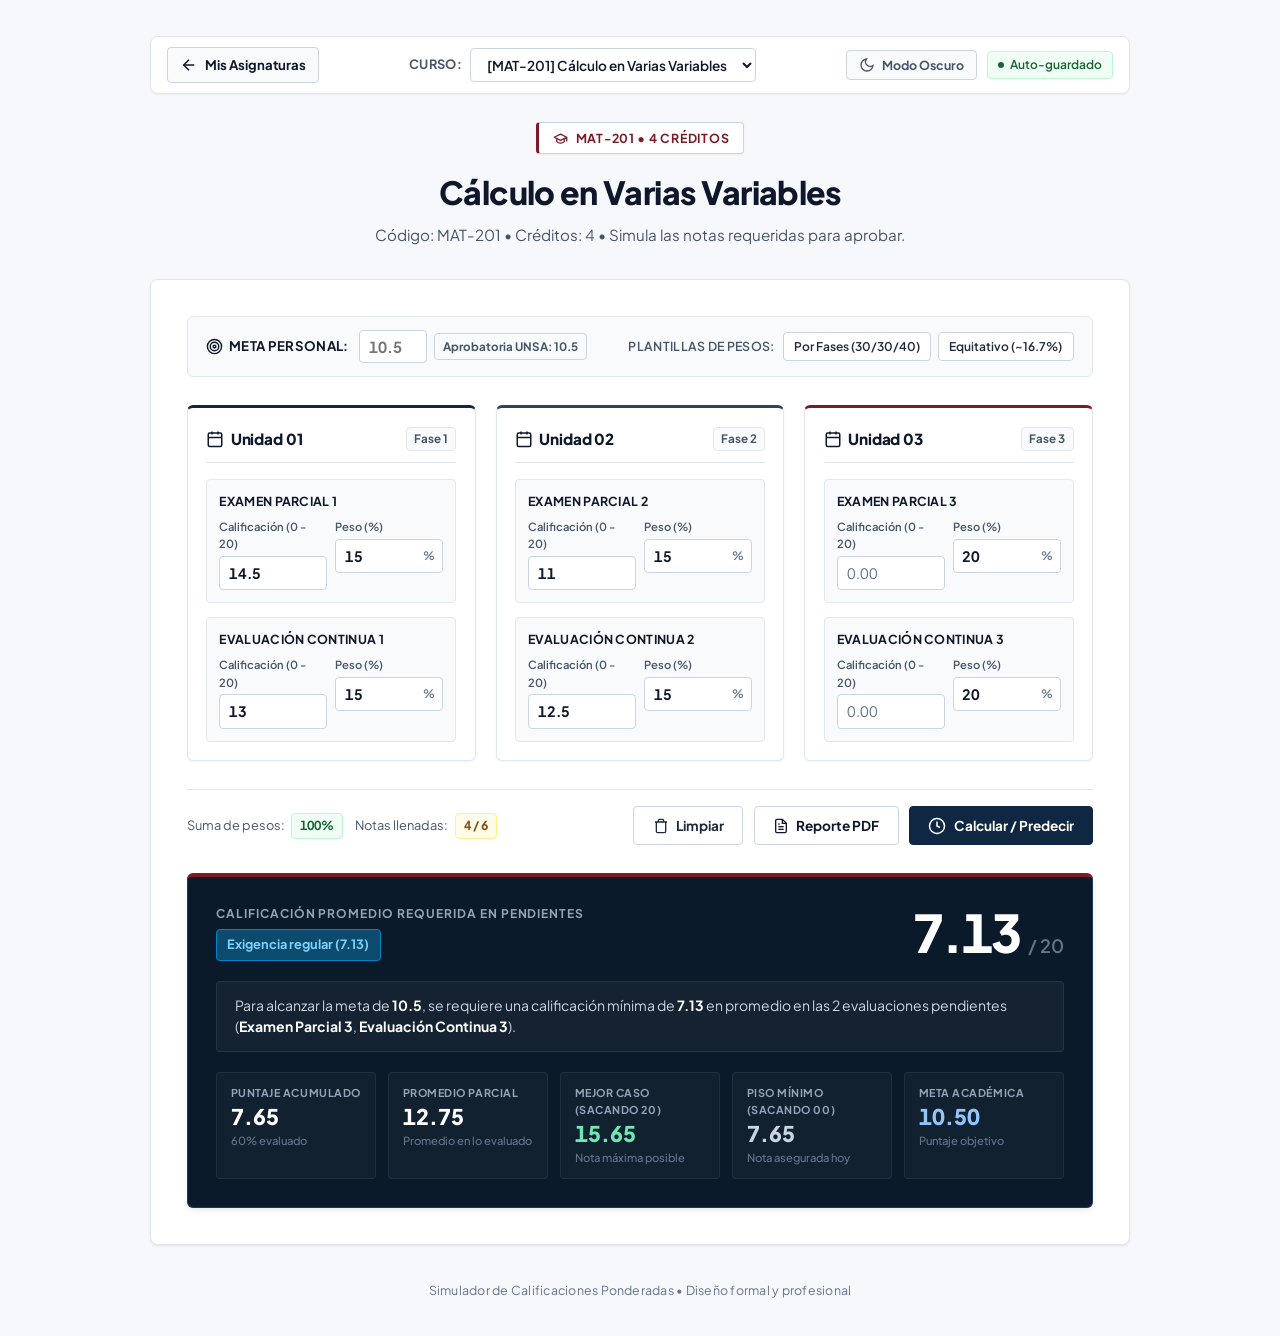
==== commit ed1e17b7: "agregar perfil de universidad con nota aprobatoria fija y colores institucionales - catalogo de univ" ====
--- a/simulador.html
+++ b/simulador.html
@@ -71,7 +71,7 @@
                     <path d="M22 10v6M2 10l10-5 10 5-10 5z"/>
                     <path d="M6 12v5c3 3 9 3 12 0v-5"/>
                 </svg>
-                <span id="badge-codigo-curso">Gestor Académico UNSA</span>
+                <span id="badge-codigo-curso">Gestor Académico</span>
             </div>
             <h1 id="titulo-curso-actual">Simulador de Notas</h1>
             <p id="subtitulo-curso-actual">Calcula tu promedio ponderado y simula exactamente qué nota necesitas para aprobar.</p>
@@ -91,11 +91,11 @@
                             <circle cx="12" cy="12" r="6"></circle>
                             <circle cx="12" cy="12" r="2"></circle>
                         </svg>
-                        Nota Meta a Alcanzar:
+                        Meta Personal:
                     </label>
                     <div class="target-input-wrapper">
-                        <input type="number" id="nota-meta" min="0" max="20" step="0.1" value="10.5">
-                        <span class="target-tag">UNSA: 10.5</span>
+                        <input type="number" id="nota-meta" min="0" max="20" step="0.1" placeholder="10.5" title="Opcional: déjala vacía para usar la nota aprobatoria de tu universidad">
+                        <span class="target-tag" id="tag-nota-aprobatoria" title="Nota aprobatoria fijada por tu universidad">Aprobatoria: 10.5</span>
                     </div>
                 </div>
 
@@ -103,7 +103,7 @@
                     <span class="config-label-alt">Plantillas de pesos:</span>
                     <div class="preset-buttons">
                         <button type="button" class="btn-preset" id="preset-unsa" title="Fase 1: 30%, Fase 2: 30%, Fase 3: 40%">
-                            UNSA Típico (30/30/40)
+                            Por Fases (30/30/40)
                         </button>
                         <button type="button" class="btn-preset" id="preset-iguales" title="Pesos equitativos de 16.7%">
                             Equitativo (~16.7%)
@@ -370,16 +370,16 @@
         <div id="documento-reporte-pdf" class="academic-report-sheet" aria-hidden="true">
             <header class="rep-header">
                 <div class="rep-crest-block">
-                    <span class="rep-crest-badge">UNSA</span>
+                    <span class="rep-crest-badge js-univ-siglas">UNSA</span>
                 </div>
                 <div class="rep-header-info">
-                    <h2 class="rep-inst-name">UNIVERSIDAD NACIONAL DE SAN AGUSTÍN DE AREQUIPA</h2>
-                    <h3 class="rep-inst-sub">VICERRECTORADO ACADÉMICO • DIRECCIÓN DE ASUNTOS ACADÉMICOS</h3>
+                    <h2 class="rep-inst-name" id="rep-univ-nombre">UNIVERSIDAD</h2>
+                    <h3 class="rep-inst-sub">Reporte personal de simulación académica</h3>
                     <h4 class="rep-doc-title">FICHA TÉCNICA DE EVALUACIÓN Y PROYECCIÓN PONDERADA</h4>
                 </div>
                 <div class="rep-header-meta">
                     <div><strong>Fecha:</strong> <span id="rep-fecha-emision">--</span></div>
-                    <div><strong>Documento:</strong> <span id="rep-codigo-doc">REG-SIM-UNSA</span></div>
+                    <div><strong>Documento:</strong> <span id="rep-codigo-doc">--</span></div>
                 </div>
             </header>
 
@@ -396,7 +396,7 @@
                     <tr>
                         <th>Créditos:</th>
                         <td><span id="rep-curso-creditos">--</span> créditos académicos</td>
-                        <th>Calificación Meta:</th>
+                        <th>Meta Personal:</th>
                         <td><strong id="rep-curso-meta">10.50</strong> (Escala 0 a 20)</td>
                     </tr>
                 </table>
@@ -461,7 +461,7 @@
 
             <footer class="rep-footer-block">
                 <p class="rep-disclaimer">
-                    <strong>AVISO NORMATIVO:</strong> Documento emitido con fines exclusivos de proyección y planificación curricular del estudiante. No sustituye las actas oficiales de evaluación emitidas por el sistema DUTIC y la Oficina General de Registros Académicos de la UNSA.
+                    <strong>AVISO NORMATIVO:</strong> Documento emitido con fines exclusivos de proyección y planificación curricular del estudiante. No es un documento oficial y no sustituye las actas ni los registros académicos emitidos por la universidad.
                 </p>
                 <div class="rep-signatures">
                     <div class="rep-sig-item">
--- a/styles.css
+++ b/styles.css
@@ -1,9 +1,3 @@
-/* ==========================================================================
-   GESTOR ACADÉMICO Y SIMULADOR DE NOTAS - SISTEMA DE DISEÑO INSTITUCIONAL
-   Formato formal, riguroso, accesible y visualmente confortable.
-   Inspirado en sistemas de gestión universitaria (UNSA).
-   ========================================================================== */
-
 :root {
   /* Identidad Cromática Institucional (Modo Claro) */
   --inst-navy: #0f2742;            /* Azul institucional primario */
@@ -339,6 +333,120 @@
    DASHBOARD DE ASIGNATURAS (INDEX.HTML)
    ========================================================================== */
 
+/* Perfil académico (universidad y nota aprobatoria) */
+.profile-card {
+  display: flex;
+  align-items: center;
+  flex-wrap: wrap;
+  gap: 0.85rem 1.25rem;
+  background: var(--surface-card);
+  border: 1px solid var(--border-light);
+  border-left: 4px solid var(--univ-primario, var(--inst-granate));
+  border-radius: var(--radius-sm);
+  padding: 0.9rem 1.1rem;
+  margin-bottom: 1rem;
+  box-shadow: var(--shadow-subtle);
+}
+
+.profile-crest {
+  flex-shrink: 0;
+  min-width: 3.25rem;
+  padding: 0.55rem 0.65rem;
+  background: var(--univ-primario, var(--inst-granate));
+  color: #ffffff;
+  font-weight: 800;
+  font-size: 0.85rem;
+  letter-spacing: 0.06em;
+  text-align: center;
+  border-radius: var(--radius-xs);
+}
+
+.profile-info,
+.profile-pass {
+  display: flex;
+  flex-direction: column;
+  gap: 0.1rem;
+  min-width: 0;
+}
+
+.profile-info {
+  flex: 1 1 14rem;
+}
+
+.profile-label {
+  font-size: 0.675rem;
+  font-weight: 700;
+  text-transform: uppercase;
+  letter-spacing: 0.05em;
+  color: var(--text-light);
+}
+
+.profile-univ-name {
+  font-size: 0.95rem;
+  color: var(--text-title);
+  overflow-wrap: anywhere;
+}
+
+.profile-pass-value {
+  font-size: 1.25rem;
+  color: var(--text-title);
+  line-height: 1.1;
+}
+
+.profile-sub {
+  font-size: 0.75rem;
+  color: var(--text-muted);
+}
+
+.form-group select {
+  width: 100%;
+  padding: 0.55rem 0.75rem;
+  font-size: 0.9rem;
+  font-weight: 600;
+  color: var(--text-title);
+  background: var(--surface-card);
+  border: 1px solid var(--border-medium);
+  border-radius: var(--radius-xs);
+  outline: none;
+  font-family: inherit;
+}
+
+.form-group select:focus {
+  border-color: var(--border-focus);
+}
+
+.form-hint {
+  display: block;
+  margin-top: 0.3rem;
+  font-size: 0.725rem;
+  color: var(--text-light);
+}
+
+.univ-pass-preview {
+  display: flex;
+  align-items: center;
+  flex-wrap: wrap;
+  gap: 0.5rem;
+  padding: 0.55rem 0.75rem;
+  background: var(--surface-subtle);
+  border: 1px solid var(--border-light);
+  border-radius: var(--radius-xs);
+  font-size: 0.8rem;
+  color: var(--text-muted);
+}
+
+.univ-pass-preview strong {
+  font-size: 1.05rem;
+  color: var(--text-title);
+}
+
+.univ-swatch {
+  width: 1rem;
+  height: 1rem;
+  border-radius: 3px;
+  border: 1px solid var(--border-medium);
+}
+
 .global-summary-card {
   display: grid;
   grid-template-columns: repeat(2, 1fr);
@@ -549,7 +657,14 @@
   border: 1px solid var(--border-light);
 }
 
-.btn-icon-danger {
+.course-card-actions {
+  display: flex;
+  align-items: center;
+  gap: 0.15rem;
+}
+
+.btn-icon-danger,
+.btn-icon-edit {
   background: transparent;
   border: 1px solid transparent;
   color: var(--text-light);
@@ -566,6 +681,12 @@
   color: var(--status-danger-text);
   background: var(--status-danger-bg);
   border-color: var(--status-danger-border);
+}
+
+.btn-icon-edit:hover {
+  color: var(--text-title);
+  background: var(--surface-subtle);
+  border-color: var(--border-medium);
 }
 
 .course-title {
@@ -1506,7 +1627,7 @@
     justify-content: space-between;
     gap: 1rem;
     padding-bottom: 0.75rem;
-    border-bottom: 2px solid #0f2742;
+    border-bottom: 2px solid var(--univ-secundario, #0f2742);
   }
 
   .rep-crest-block {
@@ -1516,7 +1637,7 @@
   .rep-crest-badge {
     display: inline-block;
     padding: 0.4rem 0.75rem;
-    background: #7e1927 !important;
+    background: var(--univ-primario, #7e1927) !important;
     color: #ffffff !important;
     font-weight: 800;
     font-size: 1.15rem;
@@ -1532,7 +1653,7 @@
   .rep-inst-name {
     font-size: 1rem;
     font-weight: 800;
-    color: #0f2742 !important;
+    color: var(--univ-secundario, #0f2742) !important;
     letter-spacing: 0.02em;
     margin-bottom: 0.15rem;
   }
@@ -1548,7 +1669,7 @@
   .rep-doc-title {
     font-size: 0.85rem;
     font-weight: 800;
-    color: #7e1927 !important;
+    color: var(--univ-primario, #7e1927) !important;
     text-transform: uppercase;
     letter-spacing: 0.035em;
   }
@@ -1563,7 +1684,7 @@
 
   .rep-rule {
     height: 2px;
-    background: #7e1927;
+    background: var(--univ-primario, #7e1927);
     margin-bottom: 0.85rem;
   }
 
@@ -1585,29 +1706,29 @@
 
   .rep-meta-table th {
     background: #f1f5f9 !important;
-    color: #0f2742 !important;
+    color: var(--univ-secundario, #0f2742) !important;
     font-weight: 700;
   }
 
   .rep-section-tag {
     font-size: 0.725rem;
     font-weight: 800;
-    color: #0f2742 !important;
+    color: var(--univ-secundario, #0f2742) !important;
     letter-spacing: 0.05em;
     text-transform: uppercase;
     background: #f1f5f9 !important;
     padding: 0.25rem 0.5rem;
-    border-left: 3px solid #7e1927;
+    border-left: 3px solid var(--univ-primario, #7e1927);
     margin-bottom: 0.4rem;
   }
 
   /* Tabla de Evaluaciones Normativas */
   .rep-grades-table th {
-    background: #0f2742 !important;
+    background: var(--univ-secundario, #0f2742) !important;
     color: #ffffff !important;
     font-weight: 700;
     padding: 0.4rem 0.55rem;
-    border: 1px solid #0f2742;
+    border: 1px solid var(--univ-secundario, #0f2742);
     font-size: 0.75rem;
   }
 
@@ -1618,14 +1739,14 @@
 
   .rep-td-fase {
     background: #f8fafc !important;
-    color: #0f2742 !important;
+    color: var(--univ-secundario, #0f2742) !important;
     vertical-align: middle;
     font-weight: 700;
   }
 
   .rep-total-row td {
     background: #f1f5f9 !important;
-    border-top: 2px solid #0f2742 !important;
+    border-top: 2px solid var(--univ-secundario, #0f2742) !important;
     padding: 0.5rem 0.55rem;
     font-size: 0.825rem;
   }
@@ -1637,8 +1758,8 @@
 
   /* Tarjeta de Diagnóstico y Dictamen */
   .rep-diagnosis-card {
-    border: 1px solid #0f2742;
-    border-left: 4px solid #7e1927;
+    border: 1px solid var(--univ-secundario, #0f2742);
+    border-left: 4px solid var(--univ-primario, #7e1927);
     border-radius: 2px;
     padding: 0.75rem 0.9rem;
     margin-bottom: 1.15rem;
@@ -1663,9 +1784,9 @@
   .rep-diag-badge {
     font-weight: 800;
     font-size: 0.825rem;
-    color: #0f2742 !important;
+    color: var(--univ-secundario, #0f2742) !important;
     padding: 0.2rem 0.5rem;
-    border: 1px solid #0f2742;
+    border: 1px solid var(--univ-secundario, #0f2742);
     border-radius: 2px;
     display: inline-block;
   }
@@ -1673,7 +1794,7 @@
   .rep-diag-score {
     font-size: 1.25rem;
     font-weight: 800;
-    color: #7e1927 !important;
+    color: var(--univ-primario, #7e1927) !important;
   }
 
   .rep-diag-text {
@@ -1700,7 +1821,7 @@
 
   .rep-scenario-cell strong {
     font-size: 0.9rem;
-    color: #0f2742 !important;
+    color: var(--univ-secundario, #0f2742) !important;
   }
 
   /* Pie y Firmas */
@@ -1741,7 +1862,7 @@
   }
 
   .rep-stamp-box {
-    border: 1.5px dashed #7e1927;
+    border: 1.5px dashed var(--univ-primario, #7e1927);
     padding: 0.35rem 0.75rem;
     text-align: center;
     display: flex;
@@ -1749,7 +1870,7 @@
     gap: 0.15rem;
     font-size: 0.625rem;
     font-weight: 700;
-    color: #7e1927 !important;
+    color: var(--univ-primario, #7e1927) !important;
     letter-spacing: 0.05em;
   }
 }
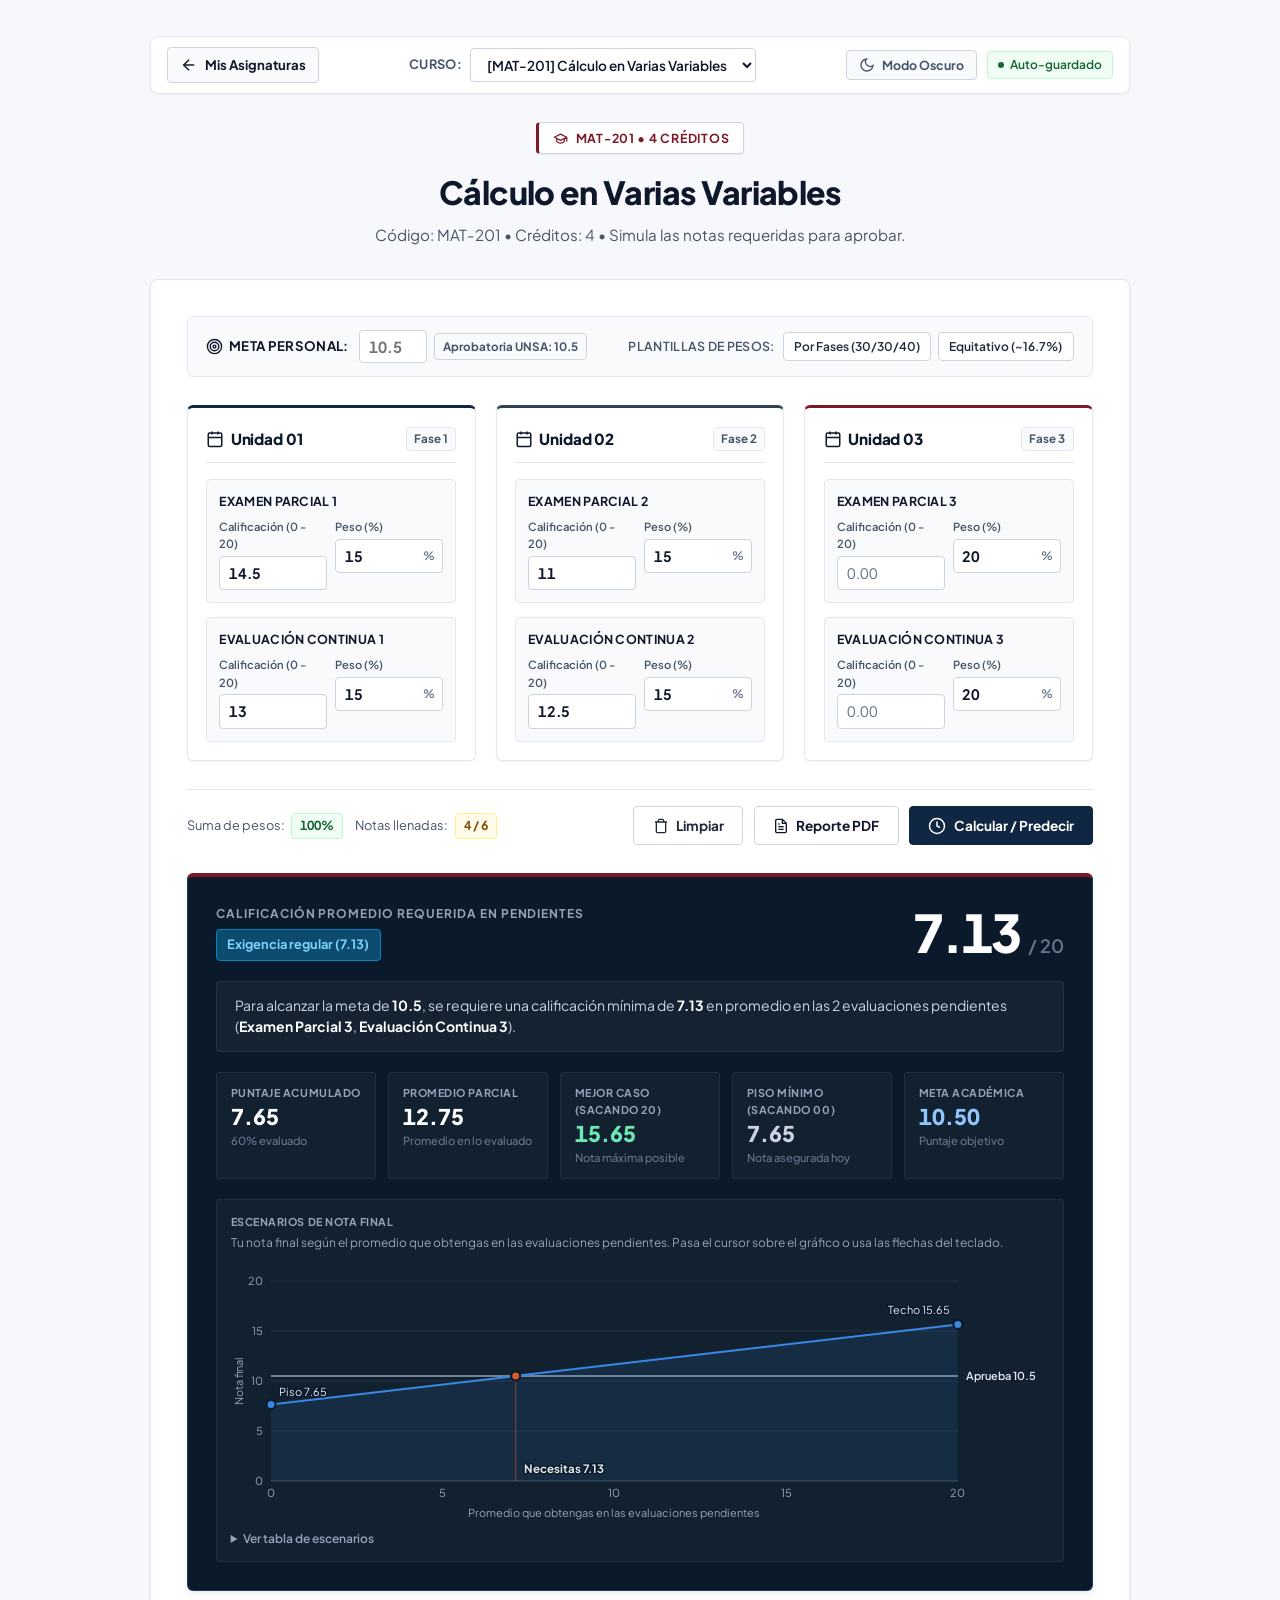
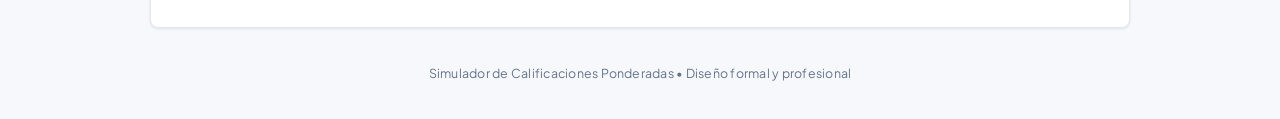
==== commit 65a8b62e: "agregar grafico interactivo de escenarios de nota final Co-Authored-By: Claude Opus 5.5 <noreply@ant" ====
--- a/simulador.html
+++ b/simulador.html
@@ -363,6 +363,31 @@
                         <span class="metric-sub">Puntaje objetivo</span>
                     </div>
                 </div>
+
+                <!-- Gráfico de escenarios (modo predictivo) -->
+                <div id="grafico-escenarios" class="scenario-chart" style="display: none;">
+                    <div class="scenario-chart-head">
+                        <span class="metric-title">Escenarios de nota final</span>
+                        <span class="scenario-chart-sub">Tu nota final según el promedio que obtengas en las evaluaciones pendientes. Pasa el cursor sobre el gráfico o usa las flechas del teclado.</span>
+                    </div>
+                    <div class="grafico-area">
+                        <div class="grafico-lienzo"></div>
+                        <div class="grafico-tooltip" role="status" aria-live="polite"></div>
+                    </div>
+                    <details class="grafico-tabla-wrap">
+                        <summary>Ver tabla de escenarios</summary>
+                        <table class="grafico-tabla">
+                            <thead>
+                                <tr>
+                                    <th>Promedio en pendientes</th>
+                                    <th>Nota final</th>
+                                    <th>Condición</th>
+                                </tr>
+                            </thead>
+                            <tbody></tbody>
+                        </table>
+                    </details>
+                </div>
             </section>
         </main>
 
@@ -398,6 +423,12 @@
                         <td><span id="rep-curso-creditos">--</span> créditos académicos</td>
                         <th>Meta Personal:</th>
                         <td><strong id="rep-curso-meta">10.50</strong> (Escala 0 a 20)</td>
+                    </tr>
+                    <tr>
+                        <th>Docente:</th>
+                        <td><span id="rep-curso-profesor">--</span></td>
+                        <th>Valoración del Docente:</th>
+                        <td><span id="rep-curso-profesor-estrellas">--</span></td>
                     </tr>
                 </table>
             </section>
@@ -482,6 +513,7 @@
     </div>
 
     <script src="storage.js"></script>
+    <script src="grafico.js"></script>
     <script src="script.js"></script>
 </body>
 </html>
--- a/styles.css
+++ b/styles.css
@@ -657,6 +657,76 @@
   border: 1px solid var(--border-light);
 }
 
+/* Docente y calificación en estrellas */
+.course-teacher-row {
+  display: flex;
+  align-items: center;
+  flex-wrap: wrap;
+  gap: 0.25rem 0.5rem;
+  margin: -0.35rem 0 0.65rem;
+  font-size: 0.775rem;
+  color: var(--text-muted);
+}
+
+.course-teacher-name strong {
+  color: var(--text-title);
+  font-weight: 600;
+}
+
+.stars-display {
+  letter-spacing: 0.08em;
+  white-space: nowrap;
+}
+
+.stars-display .star-on {
+  color: #d97706;
+}
+
+.stars-display .star-off {
+  color: var(--border-medium);
+}
+
+.star-rating {
+  display: inline-flex;
+  flex-direction: row-reverse;
+  justify-content: flex-end;
+  gap: 0.1rem;
+}
+
+.star-btn {
+  background: transparent;
+  border: none;
+  padding: 0.1rem 0.15rem;
+  font-size: 1.45rem;
+  line-height: 1;
+  color: var(--border-medium);
+  cursor: pointer;
+  border-radius: var(--radius-xs);
+  transition: color 0.1s ease, transform 0.1s ease;
+}
+
+.star-btn.activa {
+  color: #d97706;
+}
+
+.star-rating:hover .star-btn {
+  color: var(--border-medium);
+}
+
+.star-rating .star-btn:hover,
+.star-rating .star-btn:hover ~ .star-btn {
+  color: #f59e0b;
+}
+
+.star-btn:hover {
+  transform: scale(1.12);
+}
+
+.star-btn:focus-visible {
+  outline: 2px solid var(--border-focus);
+  outline-offset: 1px;
+}
+
 .course-card-actions {
   display: flex;
   align-items: center;
@@ -1348,6 +1418,107 @@
   font-size: 0.7rem;
   color: #64748b;
   font-weight: 500;
+}
+
+/* Gráfico de escenarios (sobre la tarjeta de resultado oscura) */
+.scenario-chart {
+  background: rgba(255, 255, 255, 0.03);
+  border: 1px solid rgba(255, 255, 255, 0.06);
+  border-radius: var(--radius-xs);
+  padding: 0.9rem 0.85rem 0.75rem;
+}
+
+.scenario-chart-head {
+  display: flex;
+  flex-direction: column;
+  gap: 0.2rem;
+  margin-bottom: 0.6rem;
+}
+
+.scenario-chart-sub {
+  font-size: 0.75rem;
+  color: #94a3b8;
+}
+
+.grafico-area {
+  position: relative;
+}
+
+.grafico-lienzo {
+  width: 100%;
+}
+
+.grafico-lienzo svg {
+  display: block;
+  max-width: 100%;
+  height: auto;
+  overflow: visible;
+}
+
+.grafico-lienzo svg:focus-visible {
+  outline: 2px solid #3987e5;
+  outline-offset: 4px;
+  border-radius: 2px;
+}
+
+.grafico-tooltip {
+  display: none;
+  position: absolute;
+  flex-direction: column;
+  gap: 0.1rem;
+  min-width: 9.5rem;
+  padding: 0.45rem 0.6rem;
+  background: #f8fafc;
+  color: #334155;
+  border-radius: var(--radius-xs);
+  box-shadow: 0 6px 16px rgba(0, 0, 0, 0.35);
+  font-size: 0.725rem;
+  pointer-events: none;
+  z-index: 2;
+}
+
+.grafico-tooltip strong {
+  font-size: 1rem;
+  color: #0f172a;
+}
+
+.grafico-tooltip-estado {
+  font-weight: 700;
+  color: #0f172a;
+}
+
+.grafico-tabla-wrap {
+  margin-top: 0.5rem;
+  font-size: 0.75rem;
+  color: #94a3b8;
+}
+
+.grafico-tabla-wrap summary {
+  cursor: pointer;
+  font-weight: 600;
+}
+
+.grafico-tabla {
+  width: 100%;
+  margin-top: 0.5rem;
+  border-collapse: collapse;
+  font-variant-numeric: tabular-nums;
+}
+
+.grafico-tabla th,
+.grafico-tabla td {
+  padding: 0.3rem 0.5rem;
+  border-bottom: 1px solid rgba(255, 255, 255, 0.06);
+  text-align: left;
+}
+
+.grafico-tabla th {
+  color: #cbd5e1;
+  font-weight: 700;
+}
+
+.grafico-tabla td {
+  color: #e2e8f0;
 }
 
 /* ==========================================================================
@@ -1861,6 +2032,14 @@
     color: #334155 !important;
   }
 
+  .stars-display .star-on {
+    color: #b45309 !important;
+  }
+
+  .stars-display .star-off {
+    color: #cbd5e1 !important;
+  }
+
   .rep-stamp-box {
     border: 1.5px dashed var(--univ-primario, #7e1927);
     padding: 0.35rem 0.75rem;
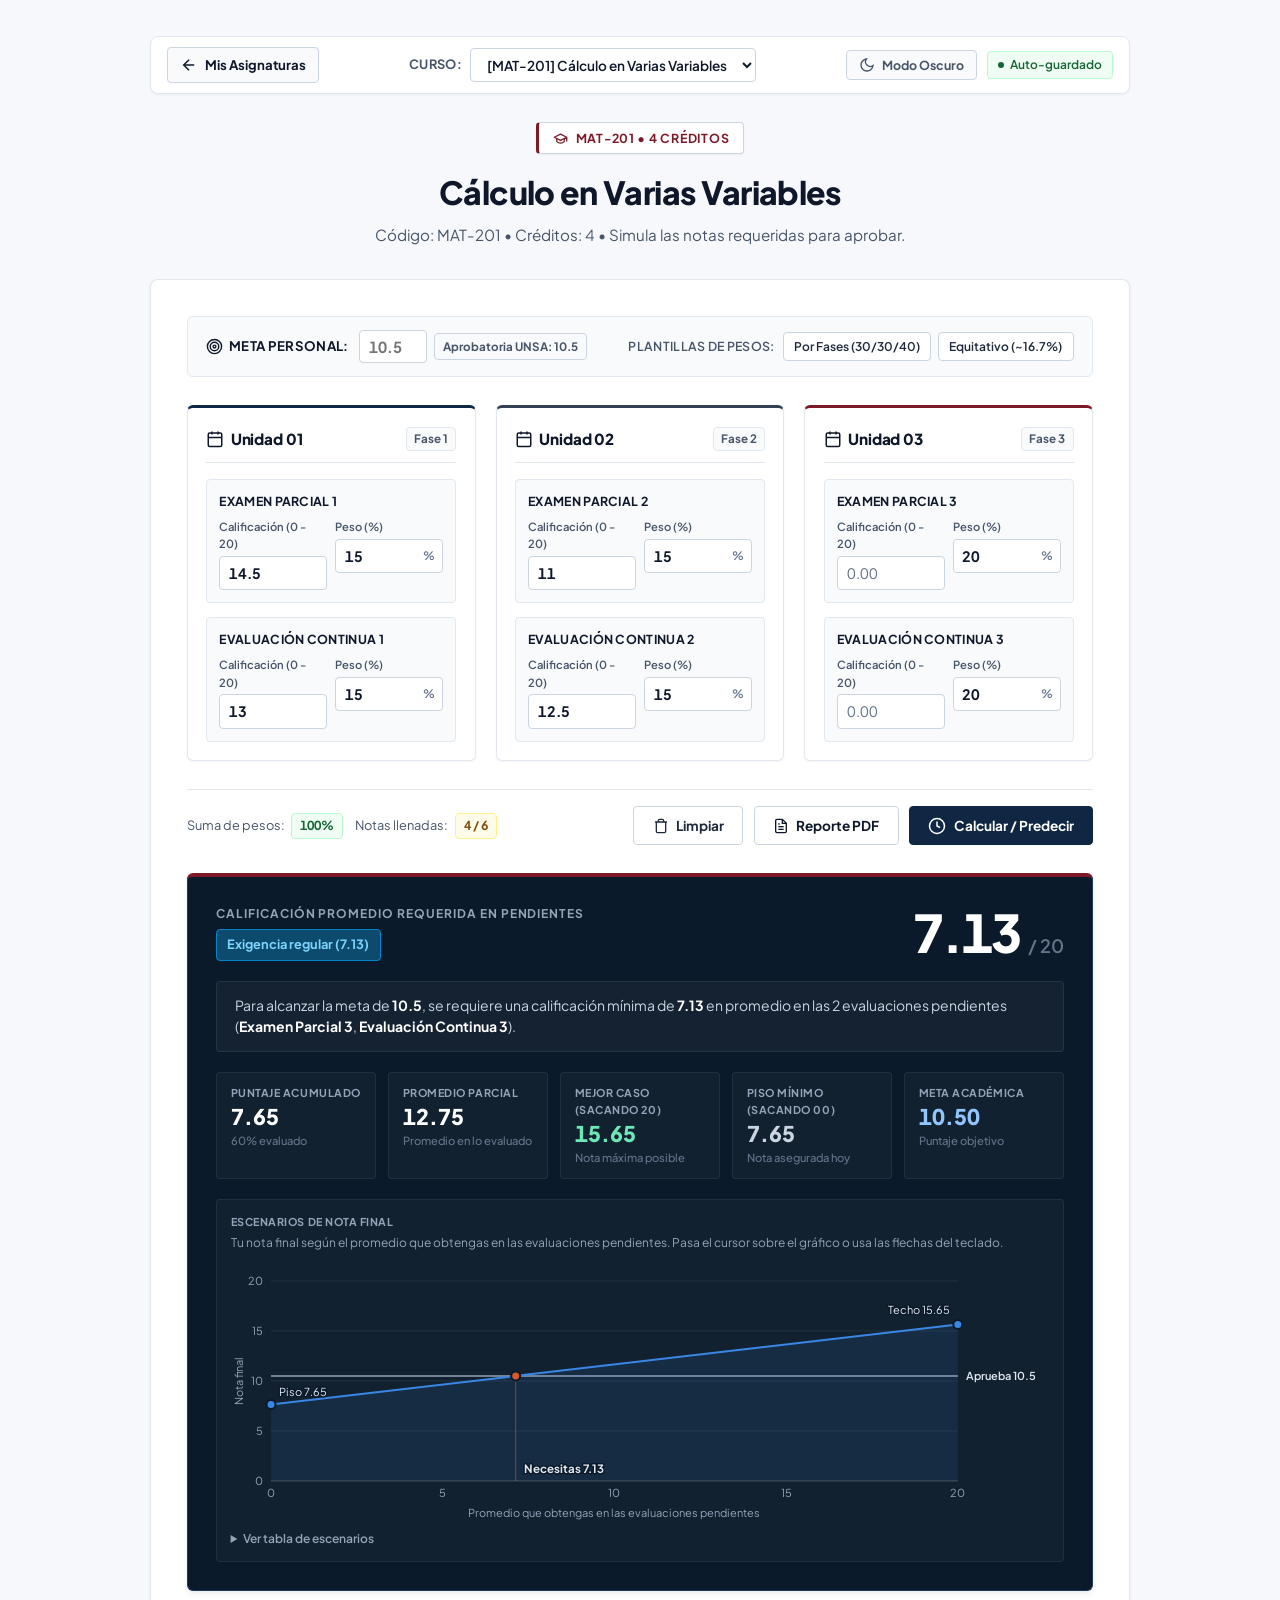
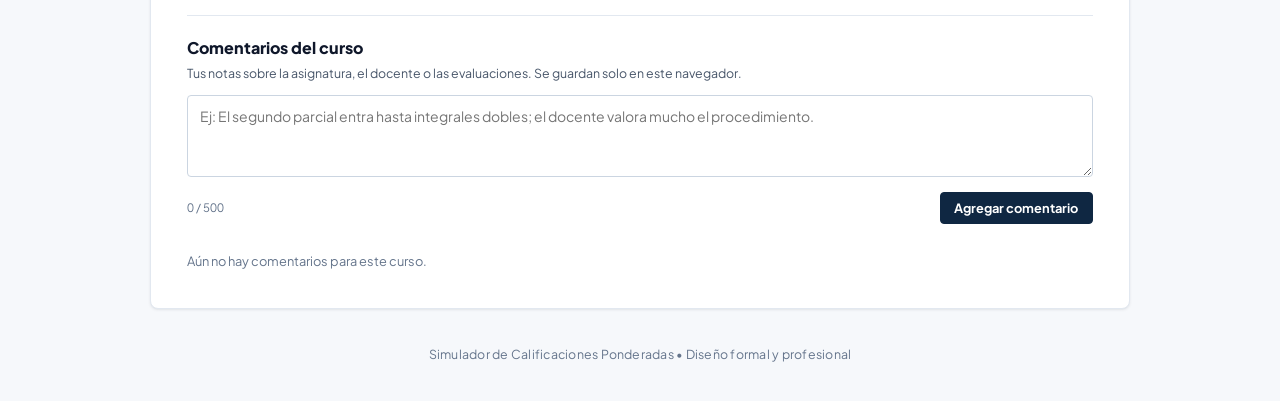
==== commit d8d14573: "agregar catalogo de docentes con sugerencias y comentarios por curso - los docentes se guardan una s" ====
--- a/simulador.html
+++ b/simulador.html
@@ -389,9 +389,27 @@
                     </details>
                 </div>
             </section>
+
+            <!-- Comentarios del curso -->
+            <section class="comments-card" id="seccion-comentarios">
+                <div class="comments-head">
+                    <h2 class="comments-title">Comentarios del curso</h2>
+                    <span class="comments-sub">Tus notas sobre la asignatura, el docente o las evaluaciones. Se guardan solo en este navegador.</span>
+                </div>
+                <form id="form-comentario" class="comments-form">
+                    <textarea id="comentario-texto" maxlength="500" rows="3" aria-label="Nuevo comentario"
+                              placeholder="Ej: El segundo parcial entra hasta integrales dobles; el docente valora mucho el procedimiento."></textarea>
+                    <div class="comments-form-foot">
+                        <span id="comentario-contador" class="comments-counter">0 / 500</span>
+                        <button type="submit" class="btn btn-primary btn-sm">Agregar comentario</button>
+                    </div>
+                </form>
+                <ul id="lista-comentarios" class="comments-list"></ul>
+                <p id="comentarios-vacio" class="comments-empty">Aún no hay comentarios para este curso.</p>
+            </section>
         </main>
 
-        <!-- Documento de Reporte Oficial para Impresión / PDF -->
+        <!-- Reporte personal de simulación para impresión / PDF -->
         <div id="documento-reporte-pdf" class="academic-report-sheet" aria-hidden="true">
             <header class="rep-header">
                 <div class="rep-crest-block">
@@ -399,50 +417,54 @@
                 </div>
                 <div class="rep-header-info">
                     <h2 class="rep-inst-name" id="rep-univ-nombre">UNIVERSIDAD</h2>
-                    <h3 class="rep-inst-sub">Reporte personal de simulación académica</h3>
-                    <h4 class="rep-doc-title">FICHA TÉCNICA DE EVALUACIÓN Y PROYECCIÓN PONDERADA</h4>
+                    <h4 class="rep-doc-title">Ficha de Simulación de Asignatura</h4>
+                    <h3 class="rep-inst-sub">Reporte personal del estudiante · Documento no oficial</h3>
                 </div>
                 <div class="rep-header-meta">
                     <div><strong>Fecha:</strong> <span id="rep-fecha-emision">--</span></div>
-                    <div><strong>Documento:</strong> <span id="rep-codigo-doc">--</span></div>
+                    <div><strong>N.º:</strong> <span id="rep-codigo-doc">--</span></div>
                 </div>
             </header>
 
             <div class="rep-rule"></div>
 
-            <section class="rep-course-details">
+            <section class="rep-block">
                 <table class="rep-meta-table">
                     <tr>
-                        <th style="width: 18%;">Asignatura:</th>
-                        <td style="width: 42%;"><strong id="rep-curso-nombre">--</strong></td>
-                        <th style="width: 20%;">Código Curricular:</th>
-                        <td style="width: 20%;"><span id="rep-curso-codigo">--</span></td>
+                        <th style="width: 17%;">Estudiante:</th>
+                        <td style="width: 33%;"><strong id="rep-estudiante">--</strong></td>
+                        <th style="width: 19%;">Nota aprobatoria:</th>
+                        <td style="width: 31%;"><strong id="rep-nota-aprobatoria">--</strong> <span class="rep-muted" id="rep-nota-aprobatoria-fuente">(fijada por la universidad)</span></td>
                     </tr>
                     <tr>
+                        <th>Asignatura:</th>
+                        <td><strong id="rep-curso-nombre">--</strong></td>
+                        <th>Meta personal:</th>
+                        <td><strong id="rep-curso-meta">--</strong> <span class="rep-muted">(escala 0 a 20)</span></td>
+                    </tr>
+                    <tr>
+                        <th>Código:</th>
+                        <td><span id="rep-curso-codigo">--</span></td>
                         <th>Créditos:</th>
-                        <td><span id="rep-curso-creditos">--</span> créditos académicos</td>
-                        <th>Meta Personal:</th>
-                        <td><strong id="rep-curso-meta">10.50</strong> (Escala 0 a 20)</td>
+                        <td><span id="rep-curso-creditos">--</span> créditos</td>
                     </tr>
                     <tr>
                         <th>Docente:</th>
-                        <td><span id="rep-curso-profesor">--</span></td>
-                        <th>Valoración del Docente:</th>
-                        <td><span id="rep-curso-profesor-estrellas">--</span></td>
+                        <td colspan="3"><span id="rep-curso-profesor">--</span> <span id="rep-curso-profesor-estrellas"></span></td>
                     </tr>
                 </table>
             </section>
 
-            <section class="rep-table-section">
-                <div class="rep-section-tag">REGISTRO DE EVALUACIONES CONTINUAS Y PARCIALES</div>
+            <section class="rep-block rep-table-section">
+                <div class="rep-section-tag">Registro de evaluaciones</div>
                 <table class="rep-grades-table">
                     <thead>
                         <tr>
-                            <th style="width: 14%;">Fase / Unidad</th>
-                            <th style="width: 36%;">Evaluación Académica</th>
-                            <th style="width: 16%; text-align: center;">Ponderación (%)</th>
-                            <th style="width: 16%; text-align: center;">Calificación (0-20)</th>
-                            <th style="width: 18%; text-align: right;">Aporte Ponderado</th>
+                            <th style="width: 15%;">Fase</th>
+                            <th style="width: 35%;">Evaluación</th>
+                            <th style="width: 13%; text-align: center;">Peso</th>
+                            <th style="width: 15%; text-align: center;">Nota (0–20)</th>
+                            <th style="width: 22%; text-align: right;">Aporte a la nota final</th>
                         </tr>
                     </thead>
                     <tbody id="rep-tabla-cuerpo">
@@ -450,7 +472,7 @@
                     </tbody>
                     <tfoot>
                         <tr class="rep-total-row">
-                            <td colspan="2"><strong>COBERTURA EVALUATIVA TOTAL</strong></td>
+                            <td colspan="2"><strong>Total</strong></td>
                             <td id="rep-total-pesos-td" style="text-align: center;"><strong>100%</strong></td>
                             <td colspan="2" id="rep-total-aporte-td" style="text-align: right;"><strong>0.00 / 20.00</strong></td>
                         </tr>
@@ -458,16 +480,16 @@
                 </table>
             </section>
 
-            <section class="rep-diagnosis-section">
-                <div class="rep-section-tag">DICTAMEN ACADÉMICO Y DIAGNÓSTICO PROYECTADO</div>
+            <section class="rep-block rep-diagnosis-section">
+                <div class="rep-section-tag">Diagnóstico proyectado</div>
                 <div class="rep-diagnosis-card">
                     <div class="rep-diag-header">
                         <div>
-                            <span class="rep-diag-lbl">Condición Proyectada:</span>
+                            <span class="rep-diag-lbl">Condición:</span>
                             <span class="rep-diag-badge" id="rep-diag-condicion">--</span>
                         </div>
-                        <div>
-                            <span class="rep-diag-lbl">Calificación requerida en evaluaciones pendientes:</span>
+                        <div class="rep-diag-score-block">
+                            <span class="rep-diag-lbl" id="rep-diag-nota-req-lbl">Resultado:</span>
                             <span class="rep-diag-score" id="rep-diag-nota-req">--</span>
                         </div>
                     </div>
@@ -475,33 +497,44 @@
 
                     <div class="rep-scenarios-row">
                         <div class="rep-scenario-cell">
-                            <span>Puntaje Acumulado Actual:</span>
+                            <span>Puntaje acumulado</span>
                             <strong id="rep-scen-acumulado">--</strong>
                         </div>
                         <div class="rep-scenario-cell">
-                            <span>Piso Mínimo Garantizado (Nota 00):</span>
+                            <span>Promedio parcial</span>
+                            <strong id="rep-scen-parcial">--</strong>
+                        </div>
+                        <div class="rep-scenario-cell">
+                            <span>Piso (sacando 00)</span>
                             <strong id="rep-scen-minimo">--</strong>
                         </div>
                         <div class="rep-scenario-cell">
-                            <span>Techo Máximo Alcanzable (Nota 20):</span>
+                            <span>Techo (sacando 20)</span>
                             <strong id="rep-scen-maximo">--</strong>
                         </div>
                     </div>
                 </div>
+            </section>
+
+            <section class="rep-block" id="rep-seccion-grafico">
+                <div class="rep-section-tag">Escenarios de nota final</div>
+                <div class="rep-chart" id="rep-grafico"></div>
+                <p class="rep-chart-caption" id="rep-grafico-leyenda">Nota final según el promedio que se obtenga en las evaluaciones pendientes.</p>
             </section>
 
             <footer class="rep-footer-block">
                 <p class="rep-disclaimer">
-                    <strong>AVISO NORMATIVO:</strong> Documento emitido con fines exclusivos de proyección y planificación curricular del estudiante. No es un documento oficial y no sustituye las actas ni los registros académicos emitidos por la universidad.
+                    <strong>Nota:</strong> Documento personal generado por el estudiante con fines de planificación académica. No es un documento oficial de la universidad y no sustituye sus actas ni registros académicos.
                 </p>
                 <div class="rep-signatures">
                     <div class="rep-sig-item">
                         <div class="rep-sig-line"></div>
-                        <span>Firma del Estudiante</span>
-                    </div>
-                    <div class="rep-stamp-box">
-                        <span>SISTEMA DE GESTIÓN ACADÉMICA</span>
-                        <span>REGISTRO INFORMATIVO VÁLIDO</span>
+                        <strong class="rep-sig-name" id="rep-firma-nombre"></strong>
+                        <span>Firma del estudiante</span>
+                    </div>
+                    <div class="rep-generated">
+                        <span>Generado con Gestor Académico</span>
+                        <span id="rep-generado-fecha">--</span>
                     </div>
                 </div>
             </footer>
--- a/styles.css
+++ b/styles.css
@@ -243,6 +243,13 @@
   display: flex;
   align-items: center;
   gap: 0.5rem;
+  min-width: 0;
+  max-width: 100%;
+}
+
+.course-switcher .select-wrapper {
+  min-width: 0;
+  flex: 1 1 auto;
 }
 
 .switcher-label {
@@ -254,6 +261,9 @@
 }
 
 .select-wrapper select {
+  width: 100%;
+  max-width: 100%;
+  text-overflow: ellipsis;
   padding: 0.4rem 0.75rem;
   font-size: 0.85rem;
   font-weight: 600;
@@ -449,7 +459,7 @@
 
 .global-summary-card {
   display: grid;
-  grid-template-columns: repeat(2, 1fr);
+  grid-template-columns: repeat(2, minmax(0, 1fr));
   gap: 0.85rem;
   margin-bottom: 1.75rem;
 }
@@ -515,6 +525,7 @@
 .metric-data {
   display: flex;
   flex-direction: column;
+  min-width: 0;
 }
 
 .global-metric-val {
@@ -534,6 +545,26 @@
   margin-top: 0.15rem;
   text-transform: uppercase;
   letter-spacing: 0.025em;
+  overflow-wrap: break-word;
+}
+
+/* En pantallas angostas: tarjetas de métricas más compactas */
+@media (max-width: 480px) {
+  .global-metric {
+    flex-direction: column;
+    align-items: flex-start;
+    padding: 0.85rem 0.8rem;
+    gap: 0.5rem;
+  }
+
+  .metric-icon {
+    width: 32px;
+    height: 32px;
+  }
+
+  .global-metric-label {
+    font-size: 0.675rem;
+  }
 }
 
 /* Barra de Controles y Búsqueda */
@@ -1521,6 +1552,170 @@
   color: #e2e8f0;
 }
 
+/* Comentarios del curso (simulador) */
+.comments-card {
+  margin-top: 1.5rem;
+  padding-top: 1.25rem;
+  border-top: 1px solid var(--border-light);
+}
+
+.comments-head {
+  display: flex;
+  flex-direction: column;
+  gap: 0.2rem;
+  margin-bottom: 0.75rem;
+}
+
+.comments-title {
+  font-size: 1rem;
+  font-weight: 800;
+  color: var(--text-title);
+}
+
+.comments-sub {
+  font-size: 0.775rem;
+  color: var(--text-muted);
+}
+
+.comments-form textarea {
+  width: 100%;
+  resize: vertical;
+  min-height: 4.5rem;
+  padding: 0.6rem 0.75rem;
+  font-family: inherit;
+  font-size: 0.875rem;
+  line-height: 1.45;
+  color: var(--text-title);
+  background: var(--surface-card);
+  border: 1px solid var(--border-medium);
+  border-radius: var(--radius-xs);
+  outline: none;
+}
+
+.comments-form textarea:focus {
+  border-color: var(--border-focus);
+}
+
+.comments-form-foot {
+  display: flex;
+  align-items: center;
+  justify-content: space-between;
+  gap: 0.5rem;
+  margin-top: 0.5rem;
+}
+
+.comments-counter {
+  font-size: 0.725rem;
+  color: var(--text-light);
+  font-variant-numeric: tabular-nums;
+}
+
+.comments-list {
+  list-style: none;
+  display: flex;
+  flex-direction: column;
+  gap: 0.6rem;
+  margin-top: 1rem;
+}
+
+.comment-item {
+  background: var(--surface-subtle);
+  border: 1px solid var(--border-light);
+  border-left: 3px solid var(--univ-primario, var(--inst-granate));
+  border-radius: var(--radius-xs);
+  padding: 0.65rem 0.8rem;
+}
+
+.comment-text {
+  font-size: 0.85rem;
+  line-height: 1.5;
+  color: var(--text-body);
+  white-space: pre-wrap;
+  overflow-wrap: anywhere;
+}
+
+.comment-foot {
+  display: flex;
+  align-items: center;
+  justify-content: space-between;
+  margin-top: 0.4rem;
+  font-size: 0.7rem;
+  color: var(--text-light);
+}
+
+.comment-delete {
+  background: transparent;
+  border: none;
+  font-family: inherit;
+  font-size: 0.7rem;
+  font-weight: 600;
+  color: var(--text-light);
+  cursor: pointer;
+  padding: 0.15rem 0.3rem;
+  border-radius: var(--radius-xs);
+}
+
+.comment-delete:hover {
+  color: var(--status-danger-text);
+  background: var(--status-danger-bg);
+}
+
+.comments-empty {
+  margin-top: 0.75rem;
+  font-size: 0.8rem;
+  color: var(--text-light);
+}
+
+.course-comments-count {
+  white-space: nowrap;
+}
+
+/* Campo con sugerencias (docente) */
+.combo {
+  position: relative;
+}
+
+.combo-list {
+  position: absolute;
+  top: calc(100% + 4px);
+  left: 0;
+  right: 0;
+  z-index: 20;
+  list-style: none;
+  max-height: 15rem;
+  overflow-y: auto;
+  background: var(--surface-card);
+  border: 1px solid var(--border-medium);
+  border-radius: var(--radius-xs);
+  box-shadow: var(--shadow-modal);
+  padding: 0.25rem;
+}
+
+.combo-option {
+  display: flex;
+  flex-direction: column;
+  gap: 0.1rem;
+  padding: 0.45rem 0.6rem;
+  border-radius: var(--radius-xs);
+  cursor: pointer;
+}
+
+.combo-option:hover,
+.combo-option.activa {
+  background: var(--surface-subtle);
+}
+
+.combo-option-name {
+  font-size: 0.85rem;
+  font-weight: 600;
+  color: var(--text-title);
+}
+
+.combo-option-meta {
+  font-size: 0.7rem;
+  color: var(--text-muted);
+}
+
 /* ==========================================================================
    MODAL DE ASIGNATURAS Y FORMULARIOS
    ========================================================================== */
@@ -1531,9 +1726,10 @@
   background: rgba(15, 23, 42, 0.65);
   backdrop-filter: blur(2px);
   display: flex;
-  align-items: center;
+  align-items: flex-start;
   justify-content: center;
   padding: 1rem;
+  overflow-y: auto;
   z-index: 9999;
 }
 
@@ -1546,6 +1742,8 @@
   box-shadow: var(--shadow-modal);
   border: 1px solid var(--border-medium);
   border-top: 4px solid var(--inst-navy);
+  /* Centrado vertical que, si no cabe, empieza arriba y permite desplazarse */
+  margin: auto;
 }
 
 .modal-header {
@@ -1822,7 +2020,8 @@
   }
 
   .rep-inst-name {
-    font-size: 1rem;
+    font-size: 0.9rem;
+    line-height: 1.25;
     font-weight: 800;
     color: var(--univ-secundario, #0f2742) !important;
     letter-spacing: 0.02em;
@@ -1830,15 +2029,16 @@
   }
 
   .rep-inst-sub {
-    font-size: 0.725rem;
+    font-size: 0.675rem;
     font-weight: 600;
-    color: #475569 !important;
-    margin-bottom: 0.3rem;
+    color: #64748b !important;
+    margin-top: 0.15rem;
     letter-spacing: 0.025em;
   }
 
   .rep-doc-title {
-    font-size: 0.85rem;
+    font-size: 0.95rem;
+    margin-top: 0.2rem;
     font-weight: 800;
     color: var(--univ-primario, #7e1927) !important;
     text-transform: uppercase;
@@ -1846,7 +2046,8 @@
   }
 
   .rep-header-meta {
-    font-size: 0.725rem;
+    font-size: 0.7rem;
+    min-width: 9.5rem;
     color: #334155 !important;
     text-align: right;
     line-height: 1.4;
@@ -1864,7 +2065,7 @@
   .rep-grades-table {
     width: 100%;
     border-collapse: collapse;
-    margin-bottom: 1rem;
+    margin-bottom: 0.8rem;
     font-size: 0.8rem;
   }
 
@@ -1932,8 +2133,8 @@
     border: 1px solid var(--univ-secundario, #0f2742);
     border-left: 4px solid var(--univ-primario, #7e1927);
     border-radius: 2px;
-    padding: 0.75rem 0.9rem;
-    margin-bottom: 1.15rem;
+    padding: 0.65rem 0.9rem;
+    margin-bottom: 0.85rem;
     background: #f8fafc !important;
   }
 
@@ -1977,7 +2178,7 @@
 
   .rep-scenarios-row {
     display: grid;
-    grid-template-columns: repeat(3, 1fr);
+    grid-template-columns: repeat(4, 1fr);
     gap: 0.5rem;
     border-top: 1px dashed #cbd5e1;
     padding-top: 0.5rem;
@@ -1997,14 +2198,14 @@
 
   /* Pie y Firmas */
   .rep-footer-block {
-    margin-top: 1.25rem;
+    margin-top: 0.6rem;
   }
 
   .rep-disclaimer {
     font-size: 0.65rem;
     color: #64748b !important;
     line-height: 1.35;
-    margin-bottom: 1.25rem;
+    margin-bottom: 0.5rem;
     text-align: justify;
   }
 
@@ -2022,8 +2223,8 @@
 
   .rep-sig-line {
     border-bottom: 1px solid #000000;
-    margin-bottom: 0.35rem;
-    height: 30px;
+    margin-bottom: 0.3rem;
+    height: 26px;
   }
 
   .rep-sig-item span {
@@ -2040,16 +2241,108 @@
     color: #cbd5e1 !important;
   }
 
-  .rep-stamp-box {
-    border: 1.5px dashed var(--univ-primario, #7e1927);
-    padding: 0.35rem 0.75rem;
-    text-align: center;
+  .rep-generated {
     display: flex;
     flex-direction: column;
-    gap: 0.15rem;
+    align-items: flex-end;
+    gap: 0.1rem;
     font-size: 0.625rem;
-    font-weight: 700;
-    color: var(--univ-primario, #7e1927) !important;
-    letter-spacing: 0.05em;
-  }
-}
+    color: #64748b !important;
+  }
+
+  .rep-sig-name {
+    display: block;
+    font-size: 0.75rem;
+    color: #0f172a !important;
+    min-height: 1em;
+  }
+
+  .rep-muted {
+    color: #64748b !important;
+    font-weight: 500;
+    font-size: 0.9em;
+  }
+
+  /* Secciones que no deben partirse entre páginas */
+  .rep-block,
+  .rep-diagnosis-card,
+  .rep-footer-block {
+    break-inside: avoid;
+    page-break-inside: avoid;
+  }
+
+  .rep-diag-score-block {
+    text-align: right;
+  }
+
+  .rep-chart {
+    border: 1px solid #e2e8f0;
+    border-radius: 2px;
+    padding: 0.35rem 0.25rem 0.1rem;
+  }
+
+  .rep-chart svg {
+    display: block;
+    width: 100%;
+    height: auto;
+  }
+
+  .rep-chart-caption {
+    font-size: 0.65rem;
+    color: #64748b !important;
+    margin: 0.25rem 0 0.6rem;
+  }
+
+  .rep-sem-table {
+    font-size: 0.725rem;
+  }
+
+  .rep-sem-table .rep-diag-badge {
+    white-space: nowrap;
+    font-size: 0.7rem;
+    padding: 0.15rem 0.35rem;
+  }
+
+  .rep-td-docente {
+    font-size: 0.7rem;
+    line-height: 1.3;
+  }
+
+  /* Condición con color según el estado (siempre acompañado del texto) */
+  .rep-diag-badge.aprobado {
+    color: #166534 !important;
+    border-color: #16a34a;
+    background: #f0fdf4 !important;
+  }
+
+  .rep-diag-badge.accesible {
+    color: #1e40af !important;
+    border-color: #3b82f6;
+    background: #eff6ff !important;
+  }
+
+  .rep-diag-badge.moderado {
+    color: #854d0e !important;
+    border-color: #ca8a04;
+    background: #fefce8 !important;
+  }
+
+  .rep-diag-badge.exigente,
+  .rep-diag-badge.critico {
+    color: #9a3412 !important;
+    border-color: #ea580c;
+    background: #fff7ed !important;
+  }
+
+  .rep-diag-badge.desaprobado {
+    color: #991b1b !important;
+    border-color: #dc2626;
+    background: #fef2f2 !important;
+  }
+
+  .rep-diag-badge.sin_datos {
+    color: #475569 !important;
+    border-color: #94a3b8;
+    background: #f8fafc !important;
+  }
+}
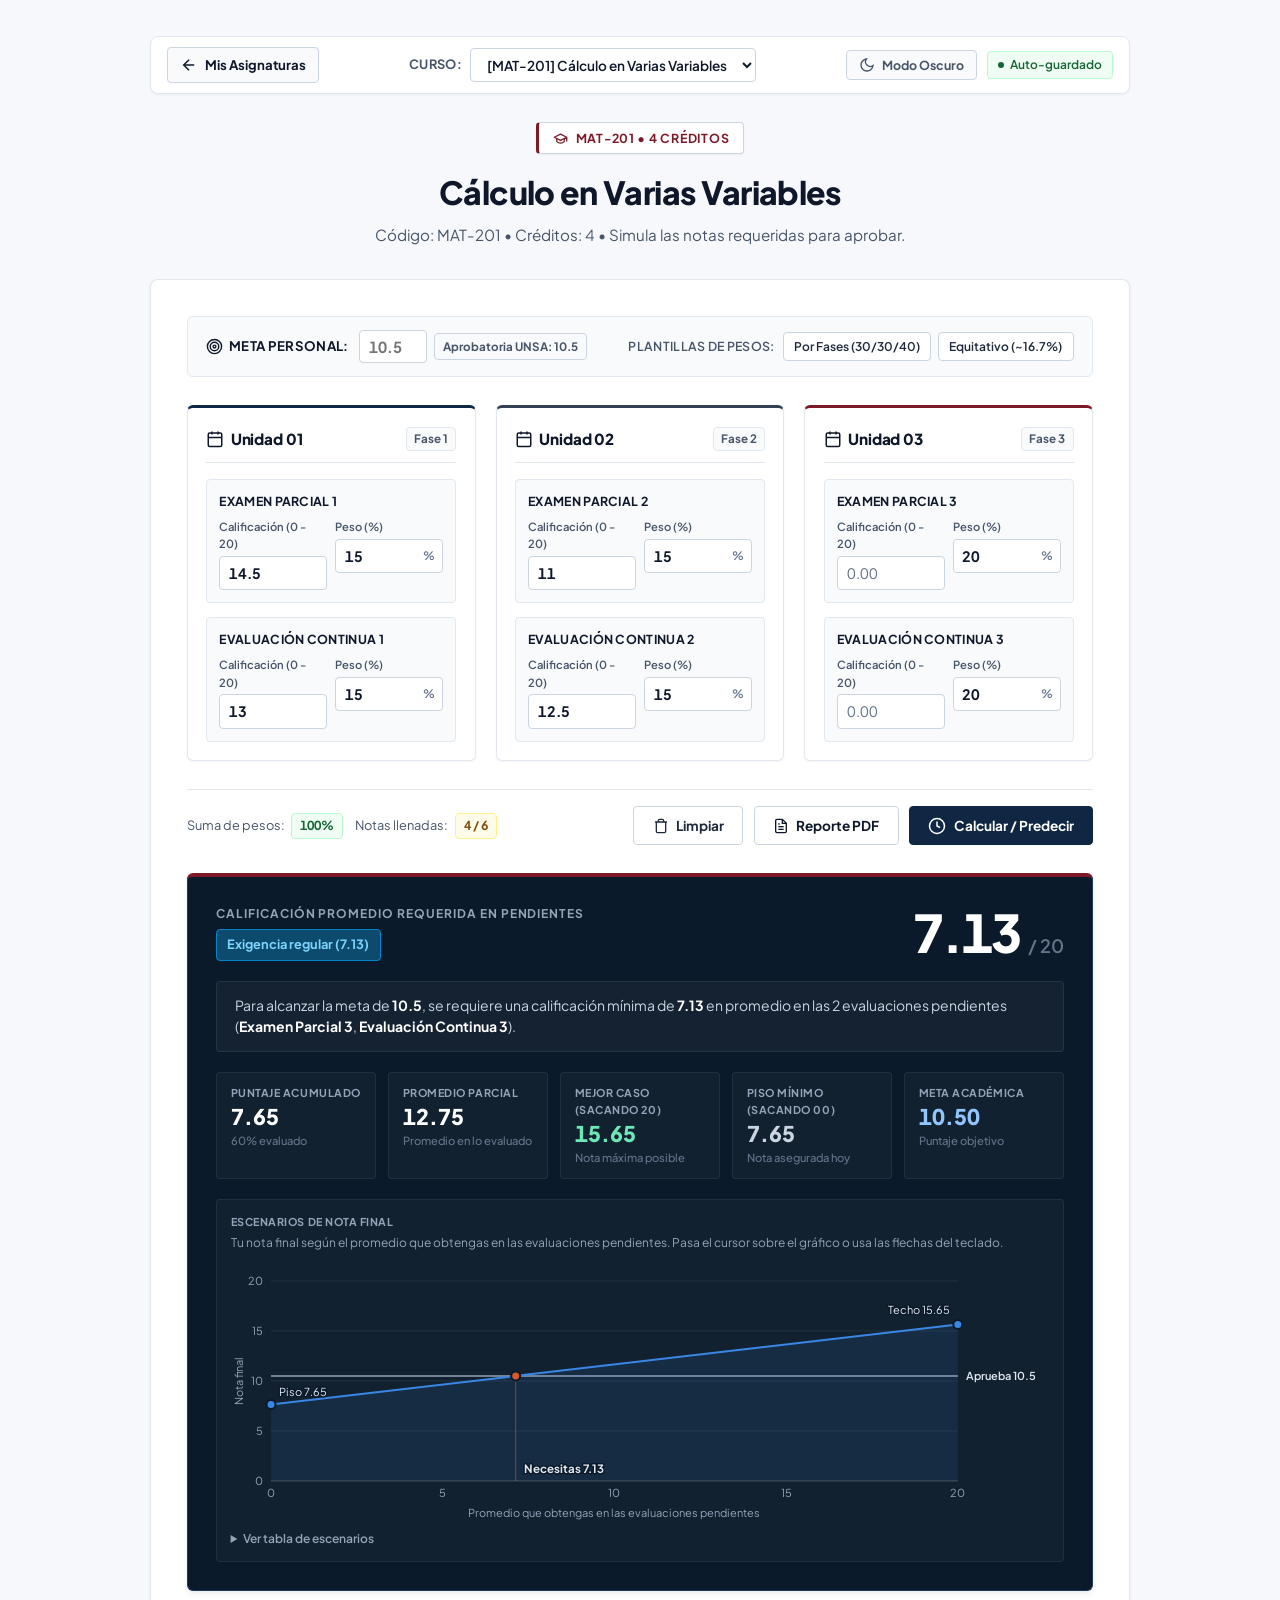
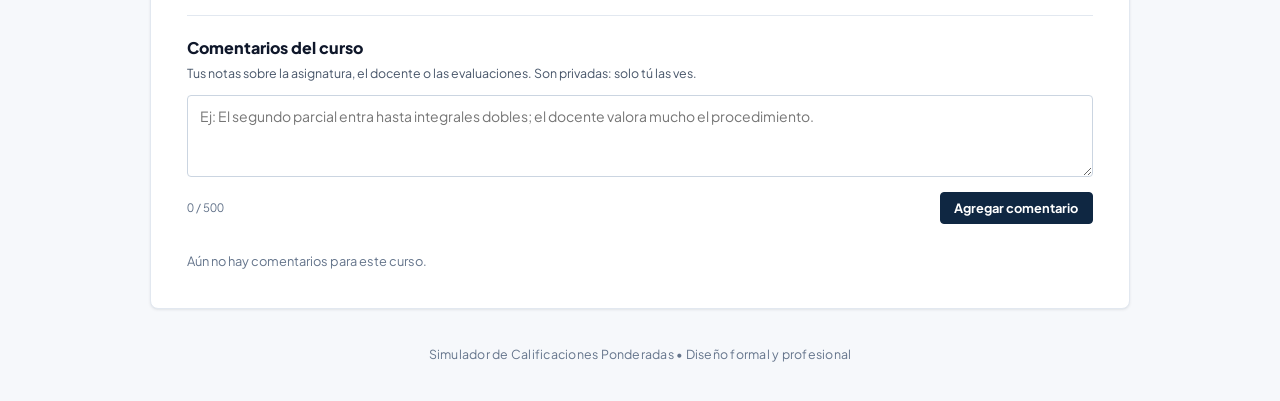
==== commit 6e7f88e2: "guardar cursos y notas por cuenta y sincronizarlos entre dispositivos - tabla privada datos_usuario " ====
--- a/simulador.html
+++ b/simulador.html
@@ -394,7 +394,7 @@
             <section class="comments-card" id="seccion-comentarios">
                 <div class="comments-head">
                     <h2 class="comments-title">Comentarios del curso</h2>
-                    <span class="comments-sub">Tus notas sobre la asignatura, el docente o las evaluaciones. Se guardan solo en este navegador.</span>
+                    <span class="comments-sub">Tus notas sobre la asignatura, el docente o las evaluaciones. Son privadas: solo tú las ves.</span>
                 </div>
                 <form id="form-comentario" class="comments-form">
                     <textarea id="comentario-texto" maxlength="500" rows="3" aria-label="Nuevo comentario"
@@ -546,6 +546,7 @@
     </div>
 
     <script src="storage.js"></script>
+    <script src="nube.js"></script>
     <script src="grafico.js"></script>
     <script src="script.js"></script>
 </body>
--- a/styles.css
+++ b/styles.css
@@ -307,6 +307,41 @@
 .btn-theme-toggle:hover {
   color: var(--text-title);
   border-color: var(--border-focus);
+}
+
+/* Botón de cuenta (inicio de sesión) */
+.btn-session {
+  display: inline-flex;
+  align-items: center;
+  gap: 0.45rem;
+  max-width: 100%;
+  padding: 0.4rem 0.75rem;
+  font-size: 0.775rem;
+  font-weight: 700;
+  color: var(--text-muted);
+  background: var(--surface-subtle);
+  border: 1px solid var(--border-medium);
+  border-radius: var(--radius-xs);
+  cursor: pointer;
+  transition: all 0.15s ease;
+  font-family: inherit;
+}
+
+.btn-session:hover {
+  color: var(--text-title);
+  border-color: var(--border-focus);
+}
+
+.btn-session.activa {
+  color: var(--status-approved-text);
+  background: var(--status-approved-bg);
+  border-color: var(--status-approved-border);
+}
+
+.btn-session span {
+  overflow: hidden;
+  text-overflow: ellipsis;
+  white-space: nowrap;
 }
 
 .autosave-tag {
@@ -925,6 +960,11 @@
   font-size: 0.8rem;
 }
 
+.btn:disabled {
+  opacity: 0.5;
+  cursor: not-allowed;
+}
+
 /* ==========================================================================
    SIMULADOR DE NOTAS (SIMULADOR.HTML)
    ========================================================================== */
@@ -1670,7 +1710,121 @@
   white-space: nowrap;
 }
 
-/* Campo con sugerencias (docente) */
+/* Modal de cuenta */
+.modal-intro {
+  font-size: 0.85rem;
+  line-height: 1.5;
+  color: var(--text-muted);
+  margin-bottom: 1rem;
+}
+
+.modal-intro strong {
+  color: var(--text-title);
+}
+
+.form-group input[type="email"] {
+  width: 100%;
+  padding: 0.55rem 0.75rem;
+  font-size: 0.9rem;
+  font-weight: 600;
+  color: var(--text-title);
+  background: var(--surface-card);
+  border: 1px solid var(--border-medium);
+  border-radius: var(--radius-xs);
+  outline: none;
+  font-family: inherit;
+}
+
+.form-group input:disabled {
+  opacity: 0.55;
+  cursor: not-allowed;
+}
+
+.sesion-mensaje {
+  padding: 0.6rem 0.75rem;
+  font-size: 0.8rem;
+  line-height: 1.45;
+  border-radius: var(--radius-xs);
+  border: 1px solid transparent;
+}
+
+.sesion-mensaje.exito {
+  color: var(--status-approved-text);
+  background: var(--status-approved-bg);
+  border-color: var(--status-approved-border);
+}
+
+.sesion-mensaje.error {
+  color: var(--status-danger-text);
+  background: var(--status-danger-bg);
+  border-color: var(--status-danger-border);
+}
+
+.sesion-cuenta {
+  display: flex;
+  flex-direction: column;
+  gap: 0.15rem;
+  padding: 0.75rem 0.85rem;
+  margin-bottom: 0.75rem;
+  background: var(--surface-subtle);
+  border: 1px solid var(--border-light);
+  border-radius: var(--radius-xs);
+  overflow-wrap: anywhere;
+}
+
+.sesion-cuenta strong {
+  color: var(--text-title);
+}
+
+a.form-alert-action {
+  text-decoration: none;
+}
+
+/* Aviso de asignatura duplicada */
+.form-alert {
+  display: flex;
+  align-items: center;
+  justify-content: space-between;
+  flex-wrap: wrap;
+  gap: 0.5rem 0.75rem;
+  margin: -0.35rem 0 1.15rem;
+  padding: 0.6rem 0.75rem;
+  font-size: 0.8rem;
+  line-height: 1.4;
+  color: var(--status-warning-text);
+  background: var(--status-warning-bg);
+  border: 1px solid var(--status-warning-border);
+  border-radius: var(--radius-xs);
+}
+
+.form-alert[hidden] {
+  display: none;
+}
+
+.form-alert.bloqueante {
+  color: var(--status-danger-text);
+  background: var(--status-danger-bg);
+  border-color: var(--status-danger-border);
+}
+
+.form-alert-action {
+  flex-shrink: 0;
+  background: transparent;
+  border: 1px solid currentColor;
+  color: inherit;
+  font-family: inherit;
+  font-size: 0.75rem;
+  font-weight: 700;
+  padding: 0.25rem 0.6rem;
+  border-radius: var(--radius-xs);
+  cursor: pointer;
+}
+
+.form-alert-action:hover {
+  background: rgba(127, 127, 127, 0.12);
+}
+
+/* Campo con sugerencias (asignatura y docente) */
 .combo {
   position: relative;
 }
@@ -1679,7 +1833,10 @@
   position: absolute;
   top: calc(100% + 4px);
   left: 0;
-  right: 0;
+  /* Al menos el ancho del campo; más ancha si el texto lo necesita (columna del código) */
+  min-width: 100%;
+  width: max-content;
+  max-width: min(26rem, calc(100vw - 4rem));
   z-index: 20;
   list-style: none;
   max-height: 15rem;
